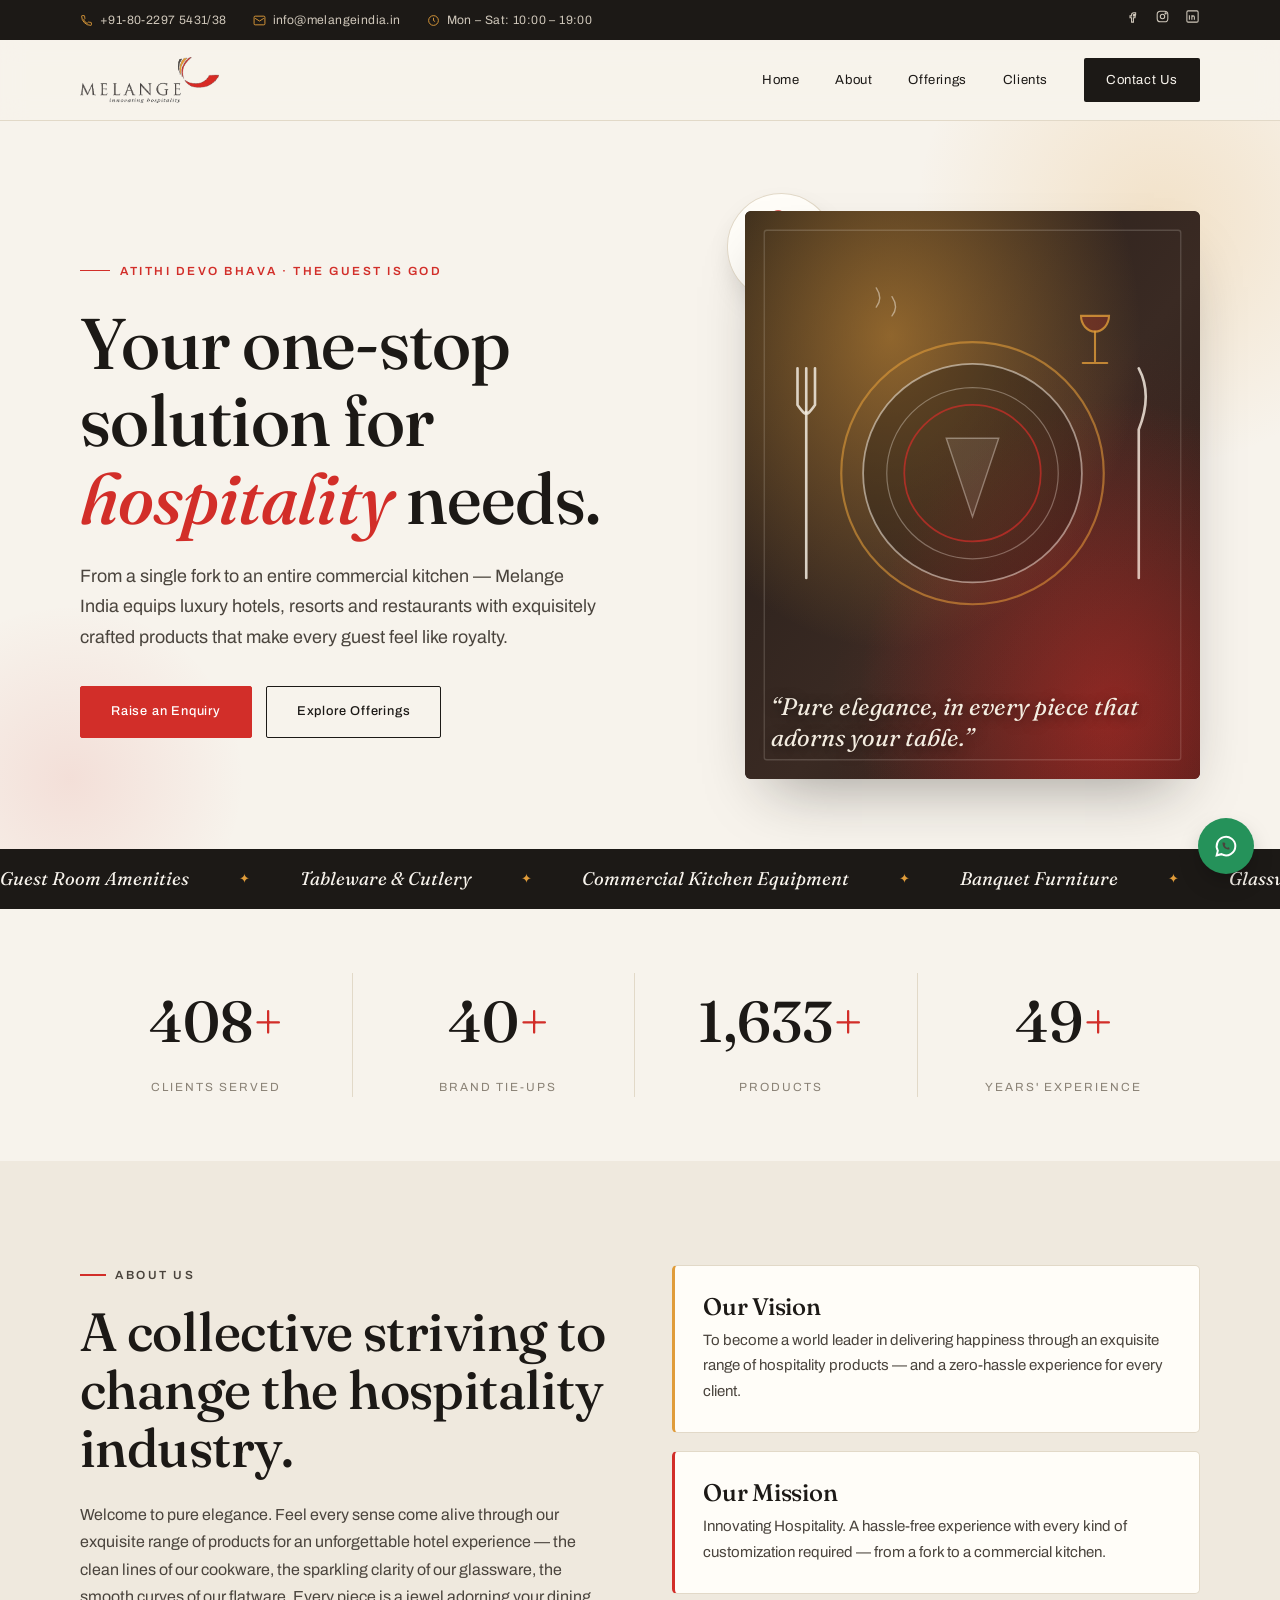
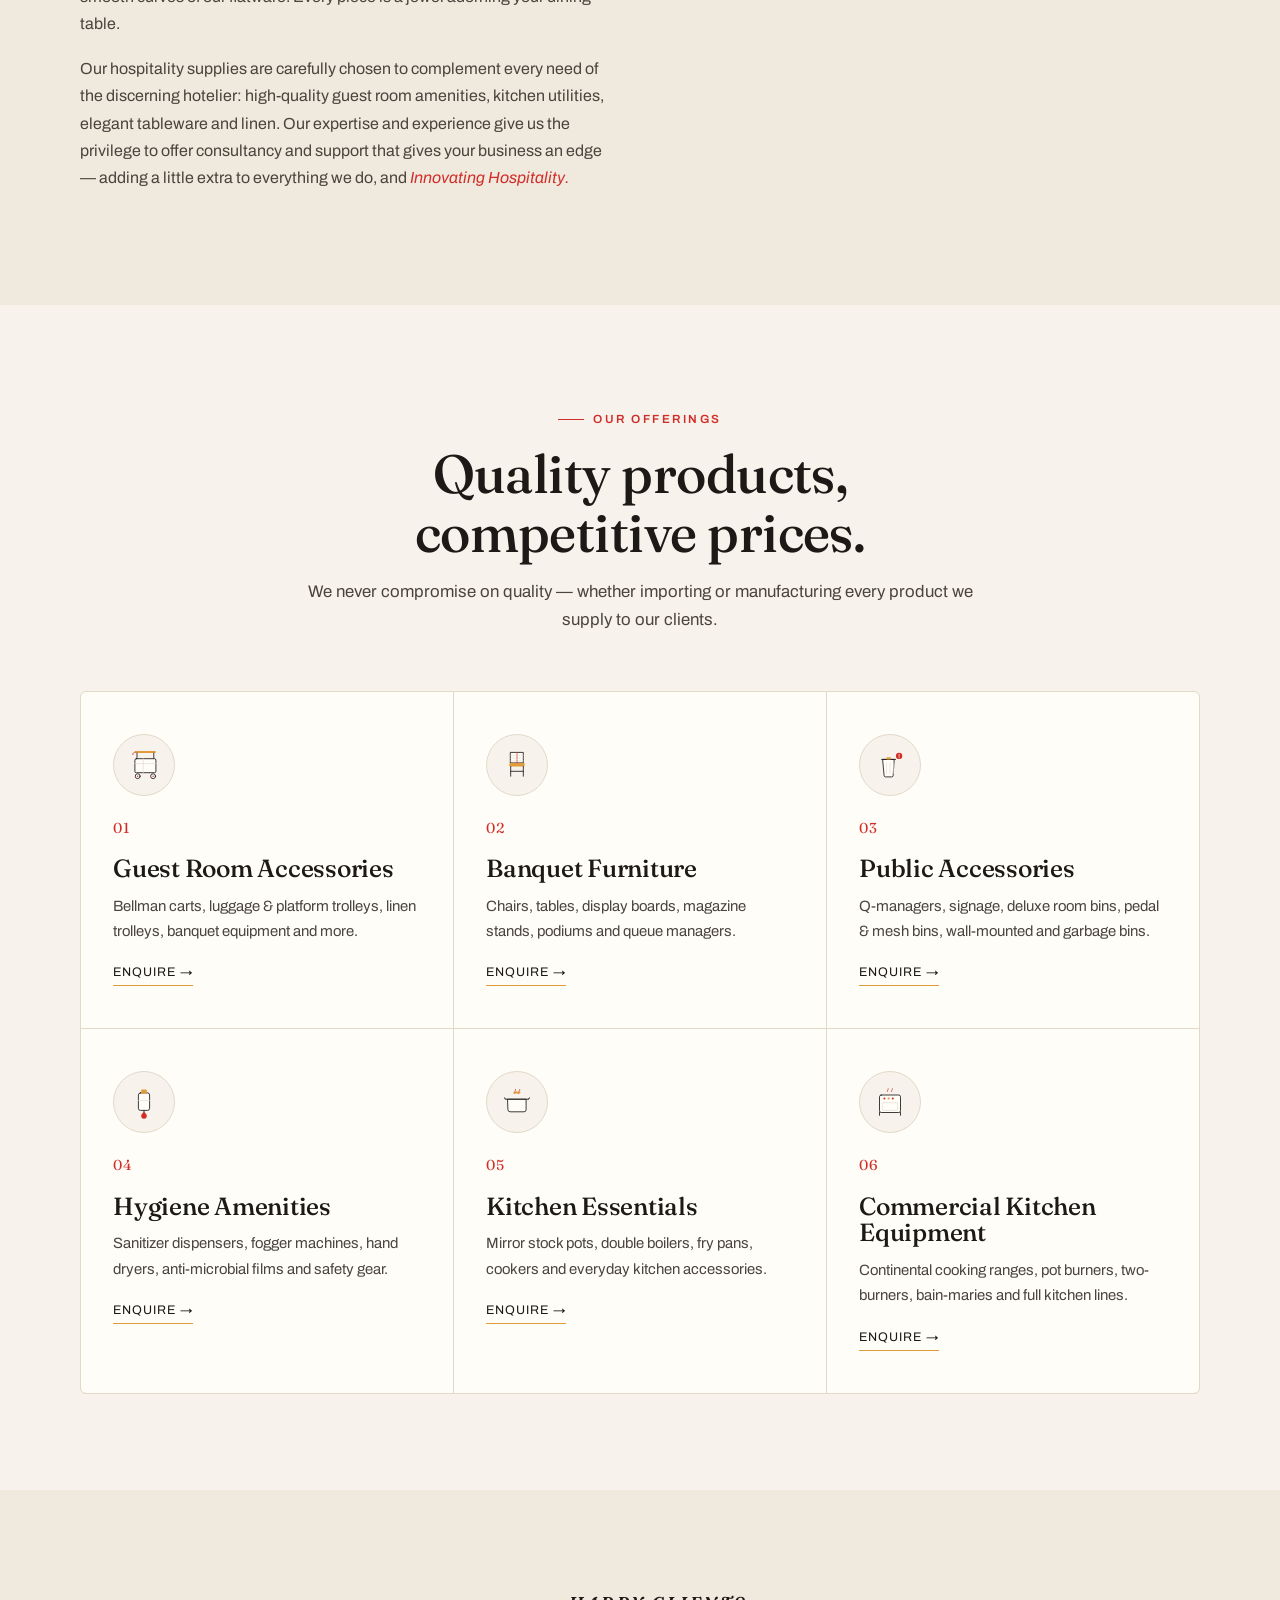
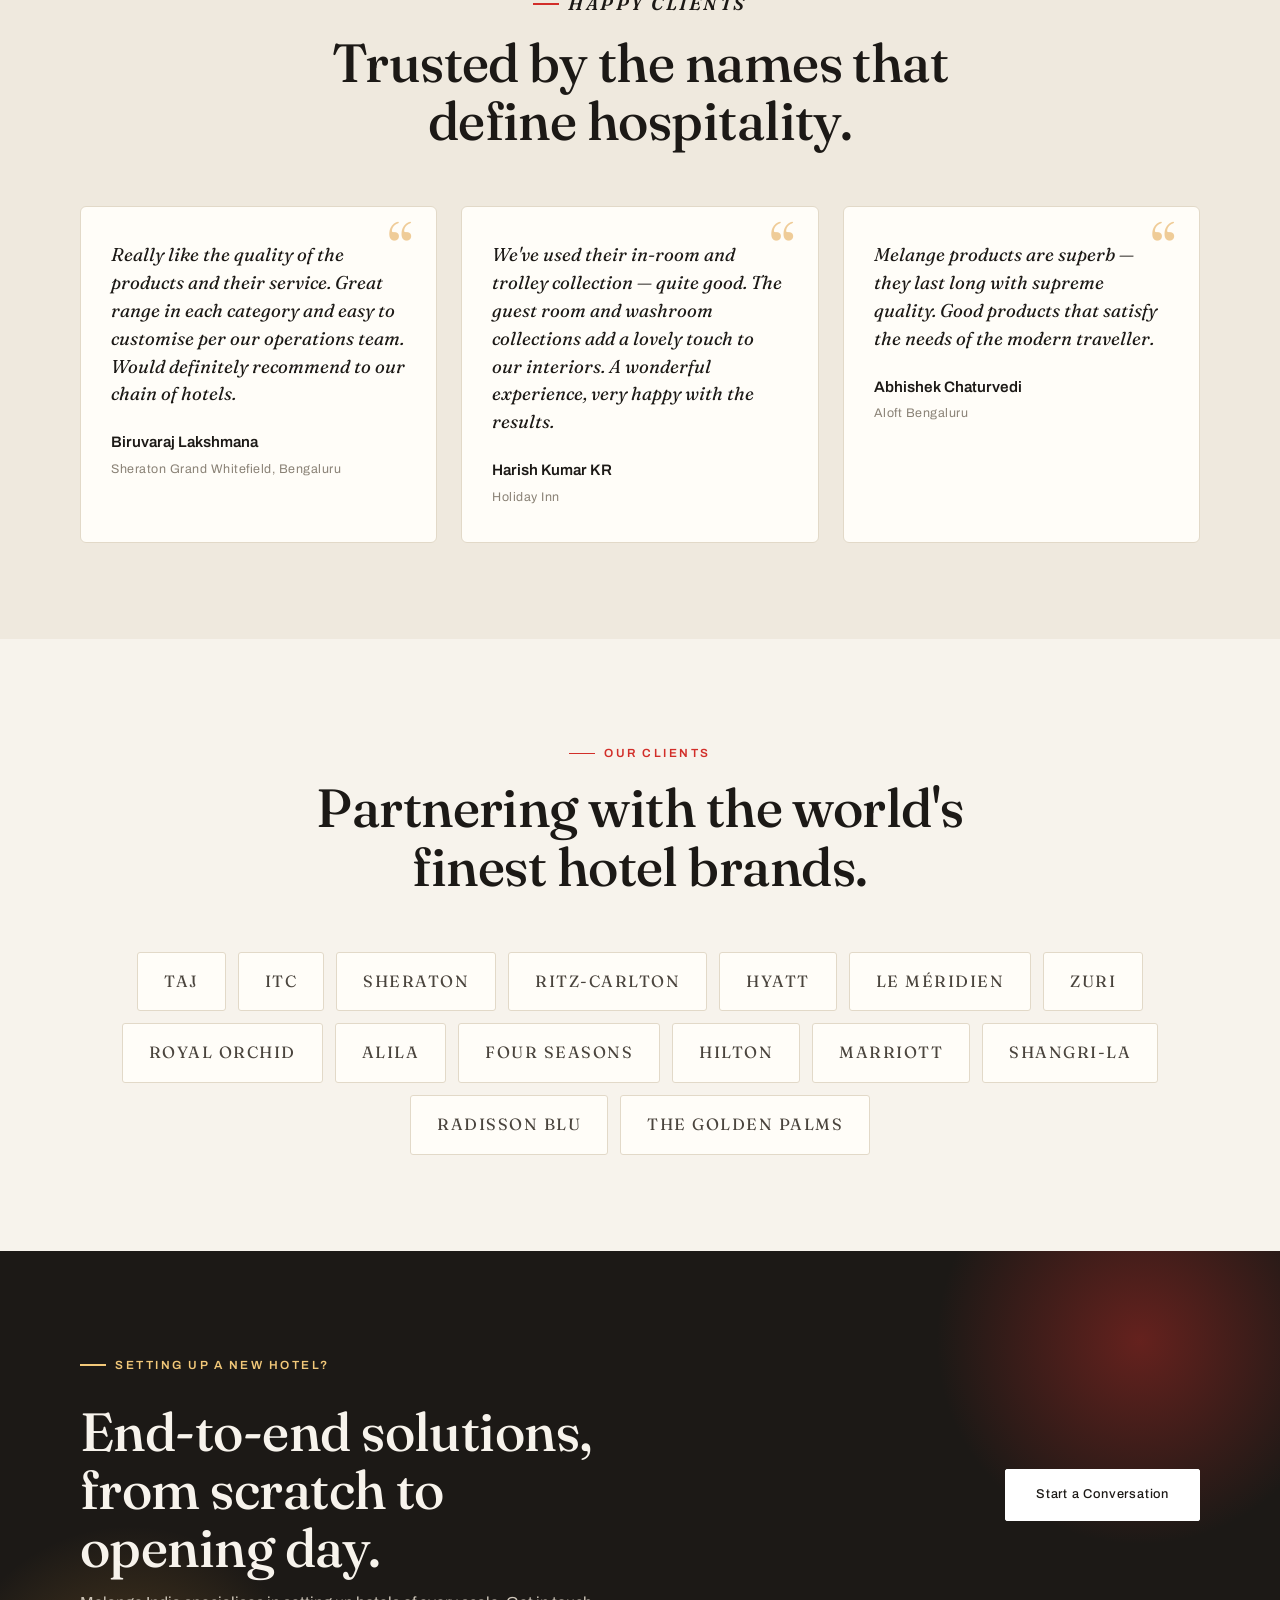
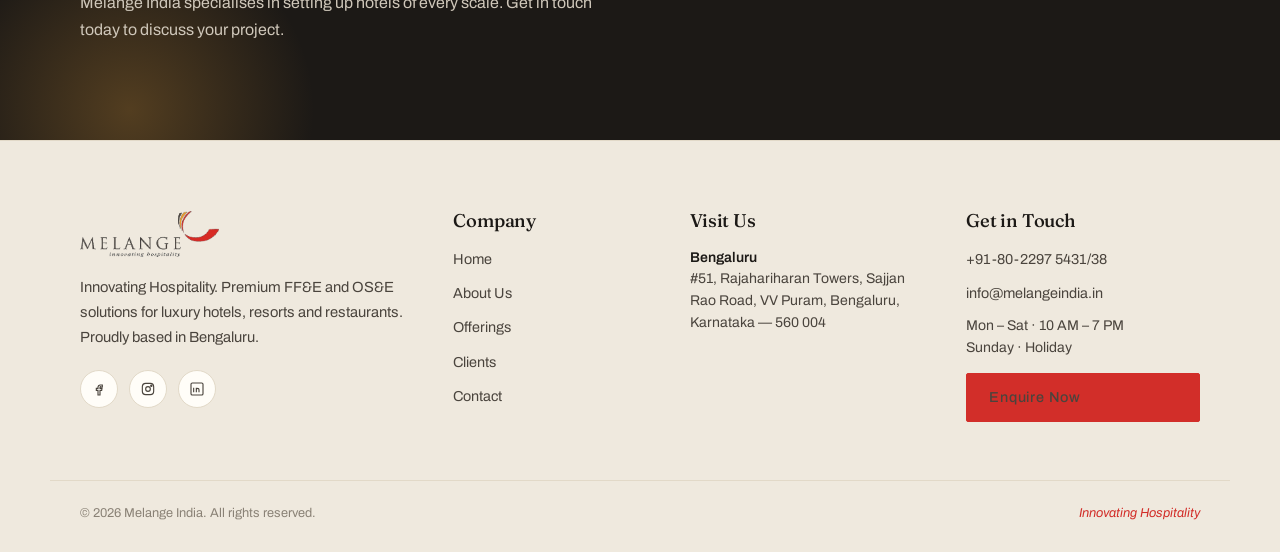
==== index.html @ 4a0029c2 "Add files via upload" ====
<!DOCTYPE html>
<html lang="en">
<head>
<meta charset="UTF-8">
<meta name="viewport" content="width=device-width, initial-scale=1.0">
<!-- ===== Google Analytics (GA4) =====
     Replace G-XXXXXXXXXX below with your own Measurement ID
     (Google Analytics ▸ Admin ▸ Data Streams ▸ your web stream). -->
<script async src="https://www.googletagmanager.com/gtag/js?id=G-XXXXXXXXXX"></script>
<script>
  window.dataLayer = window.dataLayer || [];
  function gtag(){dataLayer.push(arguments);}
  gtag('js', new Date());
  gtag('config', 'G-XXXXXXXXXX');
</script>
<!-- ===== End Google Analytics ===== -->
<title>Melange India — Innovating Hospitality</title>
<meta name="description" content="Your one-stop solution for hospitality needs. Melange India supplies premium FF&E and OS&E — cookware, tableware, guest amenities and commercial kitchen equipment — to luxury hotels, resorts and restaurants. Based in Bengaluru.">
<link rel="icon" type="image/png" href="assets/favicon.png">
<link rel="preconnect" href="https://fonts.googleapis.com">
<link rel="preconnect" href="https://fonts.gstatic.com" crossorigin>
<link href="https://fonts.googleapis.com/css2?family=Fraunces:ital,opsz,wght@0,9..144,400;0,9..144,500;0,9..144,600;1,9..144,400;1,9..144,500&family=Archivo:wght@400;500;600&display=swap" rel="stylesheet">
<link rel="stylesheet" href="styles.css">
</head>
<body>

<div class="topbar">
  <div class="wrap topbar-inner">
    <div class="topbar-contacts">
      <a href="tel:+918022975431"><svg viewBox="0 0 24 24"><path d="M6.62 10.79a15.05 15.05 0 0 0 6.59 6.59l2.2-2.2a1 1 0 0 1 1.02-.24 11.4 11.4 0 0 0 3.57.57 1 1 0 0 1 1 1V20a1 1 0 0 1-1 1A17 17 0 0 1 3 4a1 1 0 0 1 1-1h3.5a1 1 0 0 1 1 1 11.4 11.4 0 0 0 .57 3.57 1 1 0 0 1-.24 1.02z"/></svg>+91-80-2297 5431/38</a>
      <a href="mailto:info@melangeindia.in"><svg viewBox="0 0 24 24"><path d="M4 4h16a2 2 0 0 1 2 2v12a2 2 0 0 1-2 2H4a2 2 0 0 1-2-2V6a2 2 0 0 1 2-2zm0 4 8 5 8-5"/></svg>info@melangeindia.in</a>
      <span class="hours-pill"><svg viewBox="0 0 24 24"><circle cx="12" cy="12" r="9"/><path d="M12 7v5l3 2"/></svg>Mon – Sat: 10:00 – 19:00</span>
    </div>
    <div class="topbar-social">
      <a href="https://www.facebook.com/profile.php?id=61550828443979" aria-label="Facebook" target="_blank" rel="noopener"><svg viewBox="0 0 24 24"><path d="M14 9h3V6h-3c-2 0-3.5 1.5-3.5 3.5V11H8v3h2.5v7h3v-7H16l.5-3h-3v-1.5c0-.5.5-1 1.5-1z"/></svg></a>
      <a href="https://www.instagram.com/_melange_india/" aria-label="Instagram" target="_blank" rel="noopener"><svg viewBox="0 0 24 24"><rect x="3.5" y="3.5" width="17" height="17" rx="5"/><circle cx="12" cy="12" r="3.5"/><circle cx="17" cy="7" r="1"/></svg></a>
      <a href="https://www.linkedin.com/company/melangeindia/" aria-label="LinkedIn" target="_blank" rel="noopener"><svg viewBox="0 0 24 24"><rect x="3" y="3" width="18" height="18" rx="2"/><path d="M7 10v7M7 7v.01M11 17v-4a2 2 0 0 1 4 0v4M11 10v7"/></svg></a>
    </div>
  </div>
</div>

<header class="nav" id="nav">
  <div class="wrap nav-inner">
    <a href="#home" class="brand">
      <img src="assets/logo-dark.png" alt="Melange India — Innovating Hospitality" id="brandLogo">
      <span class="brand-fallback">MELANGE<small>Innovating Hospitality</small></span>
    </a>
    <nav class="nav-links" id="navLinks">
      <a href="#home">Home</a>
      <a href="#about">About</a>
      <a href="#offerings">Offerings</a>
      <a href="#clients">Clients</a>
      <a href="contact.html" class="nav-cta">Contact Us</a>
    </nav>
    <button class="burger" id="burger" aria-label="Menu"><span></span><span></span><span></span></button>
  </div>
</header>

<!-- HERO -->
<section class="hero" id="home">
  <div class="wrap hero-inner">
    <div class="hero-copy">
      <span class="hero-eyebrow reveal">Atithi Devo Bhava · The Guest is God</span>
      <h1 class="reveal">Your one-stop solution for <em>hospitality</em> needs.</h1>
      <p class="hero-sub reveal">From a single fork to an entire commercial kitchen — Melange India equips luxury hotels, resorts and restaurants with exquisitely crafted products that make every guest feel like royalty.</p>
      <div class="hero-actions reveal">
        <a href="contact.html" class="btn btn-solid">Raise an Enquiry</a>
        <a href="#offerings" class="btn btn-line">Explore Offerings</a>
      </div>
    </div>
    <div class="hero-figure reveal">
      <div class="hero-badge"><div><b>50+</b><small>Years' Expertise</small></div></div>
      <div class="frame">
        <!-- Swap this src for a real photo later (keep the same class) -->
        <img class="frame-img" src="assets/illustrations/hero-table.svg" alt="Elegant table setting by Melange India">
        <span>“Pure elegance, in every piece that adorns your table.”</span>
      </div>
    </div>
  </div>
</section>

<!-- MARQUEE -->
<div class="strip" aria-hidden="true">
  <div class="strip-track">
    <span>Guest Room Amenities</span><span>Tableware &amp; Cutlery</span><span>Commercial Kitchen Equipment</span><span>Banquet Furniture</span><span>Glassware</span><span>Hygiene Amenities</span>
    <span>Guest Room Amenities</span><span>Tableware &amp; Cutlery</span><span>Commercial Kitchen Equipment</span><span>Banquet Furniture</span><span>Glassware</span><span>Hygiene Amenities</span>
  </div>
</div>

<!-- STATS -->
<div class="wrap">
  <div class="stats-grid">
    <div class="stat reveal"><div class="row"><span class="num" data-target="500">0</span><span class="plus">+</span></div><p>Clients Served</p></div>
    <div class="stat reveal"><div class="row"><span class="num" data-target="40">0</span><span class="plus">+</span></div><p>Brand Tie-ups</p></div>
    <div class="stat reveal"><div class="row"><span class="num" data-target="2000">0</span><span class="plus">+</span></div><p>Products</p></div>
    <div class="stat reveal"><div class="row"><span class="num" data-target="50">0</span><span class="plus">+</span></div><p>Years' Experience</p></div>
  </div>
</div>

<!-- ABOUT -->
<section class="about" id="about">
  <div class="wrap about-grid">
    <div class="about-copy">
      <p class="section-tag reveal">About Us</p>
      <h2 class="reveal">A collective striving to change the hospitality industry.</h2>
      <p class="reveal">Welcome to pure elegance. Feel every sense come alive through our exquisite range of products for an unforgettable hotel experience — the clean lines of our cookware, the sparkling clarity of our glassware, the smooth curves of our flatware. Every piece is a jewel adorning your dining table.</p>
      <p class="reveal">Our hospitality supplies are carefully chosen to complement every need of the discerning hotelier: high-quality guest room amenities, kitchen utilities, elegant tableware and linen. Our expertise and experience give us the privilege to offer consultancy and support that gives your business an edge — adding a little extra to everything we do, and <em>Innovating Hospitality.</em></p>
    </div>
    <div class="vm reveal">
      <div class="vm-card">
        <h3>Our Vision</h3>
        <p>To become a world leader in delivering happiness through an exquisite range of hospitality products — and a zero-hassle experience for every client.</p>
      </div>
      <div class="vm-card">
        <h3>Our Mission</h3>
        <p>Innovating Hospitality. A hassle-free experience with every kind of customization required — from a fork to a commercial kitchen.</p>
      </div>
    </div>
  </div>
</section>

<!-- OFFERINGS -->
<section class="offerings" id="offerings">
  <div class="wrap">
    <div class="sec-head reveal">
      <p class="section-tag">Our Offerings</p>
      <h2>Quality products, competitive prices.</h2>
      <p class="sec-lead">We never compromise on quality — whether importing or manufacturing every product we supply to our clients.</p>
    </div>
    <div class="offer-grid">
      <article class="offer reveal"><div class="offer-img"><img src="assets/illustrations/01-guestroom.svg" alt="Guest room accessories"></div><span class="onum">01</span><h3>Guest Room Accessories</h3><p>Bellman carts, luggage &amp; platform trolleys, linen trolleys, banquet equipment and more.</p><a href="contact.html" class="more">Enquire →</a></article>
      <article class="offer reveal"><div class="offer-img"><img src="assets/illustrations/02-banquet.svg" alt="Banquet furniture"></div><span class="onum">02</span><h3>Banquet Furniture</h3><p>Chairs, tables, display boards, magazine stands, podiums and queue managers.</p><a href="contact.html" class="more">Enquire →</a></article>
      <article class="offer reveal"><div class="offer-img"><img src="assets/illustrations/03-public.svg" alt="Public accessories"></div><span class="onum">03</span><h3>Public Accessories</h3><p>Q-managers, signage, deluxe room bins, pedal &amp; mesh bins, wall-mounted and garbage bins.</p><a href="contact.html" class="more">Enquire →</a></article>
      <article class="offer reveal"><div class="offer-img"><img src="assets/illustrations/04-hygiene.svg" alt="Hygiene amenities"></div><span class="onum">04</span><h3>Hygiene Amenities</h3><p>Sanitizer dispensers, fogger machines, hand dryers, anti-microbial films and safety gear.</p><a href="contact.html" class="more">Enquire →</a></article>
      <article class="offer reveal"><div class="offer-img"><img src="assets/illustrations/05-kitchen.svg" alt="Kitchen essentials"></div><span class="onum">05</span><h3>Kitchen Essentials</h3><p>Mirror stock pots, double boilers, fry pans, cookers and everyday kitchen accessories.</p><a href="contact.html" class="more">Enquire →</a></article>
      <article class="offer reveal"><div class="offer-img"><img src="assets/illustrations/06-commercial.svg" alt="Commercial kitchen equipment"></div><span class="onum">06</span><h3>Commercial Kitchen Equipment</h3><p>Continental cooking ranges, pot burners, two-burners, bain-maries and full kitchen lines.</p><a href="contact.html" class="more">Enquire →</a></article>
    </div>
  </div>
</section>

<!-- TESTIMONIALS -->
<section class="testi">
  <div class="wrap">
    <div class="sec-head reveal"><p class="section-tag">Happy Clients</p><h2>Trusted by the names that define hospitality.</h2></div>
    <div class="testi-grid">
      <blockquote class="reveal"><p>Really like the quality of the products and their service. Great range in each category and easy to customise per our operations team. Would definitely recommend to our chain of hotels.</p><footer>Biruvaraj Lakshmana<span>Sheraton Grand Whitefield, Bengaluru</span></footer></blockquote>
      <blockquote class="reveal"><p>We've used their in-room and trolley collection — quite good. The guest room and washroom collections add a lovely touch to our interiors. A wonderful experience, very happy with the results.</p><footer>Harish Kumar KR<span>Holiday Inn</span></footer></blockquote>
      <blockquote class="reveal"><p>Melange products are superb — they last long with supreme quality. Good products that satisfy the needs of the modern traveller.</p><footer>Abhishek Chaturvedi<span>Aloft Bengaluru</span></footer></blockquote>
    </div>
  </div>
</section>

<!-- CLIENTS -->
<section class="clients" id="clients">
  <div class="wrap">
    <div class="sec-head reveal"><p class="section-tag">Our Clients</p><h2>Partnering with the world's finest hotel brands.</h2></div>
    <div class="client-logos reveal">
      <span>TAJ</span><span>ITC</span><span>SHERATON</span><span>RITZ-CARLTON</span><span>HYATT</span><span>LE MÉRIDIEN</span><span>ZURI</span><span>ROYAL ORCHID</span><span>ALILA</span><span>FOUR SEASONS</span><span>HILTON</span><span>MARRIOTT</span><span>SHANGRI-LA</span><span>RADISSON BLU</span><span>THE GOLDEN PALMS</span>
    </div>
  </div>
</section>

<!-- CTA -->
<section class="cta-band">
  <div class="wrap cta-inner reveal">
    <div>
      <p class="section-tag">Setting up a new hotel?</p>
      <h2>End-to-end solutions, from scratch to opening day.</h2>
      <p>Melange India specialises in setting up hotels of every scale. Get in touch today to discuss your project.</p>
    </div>
    <a href="contact.html" class="btn btn-solid">Start a Conversation</a>
  </div>
</section>

<!-- FOOTER -->
<footer class="footer">
  <div class="wrap footer-grid">
    <div class="foot-brand">
      <img src="assets/logo-dark.png" alt="Melange India" class="foot-logo">
      <span class="brand-fallback foot-fallback">MELANGE</span>
      <p>Innovating Hospitality. Premium FF&E and OS&E solutions for luxury hotels, resorts and restaurants. Proudly based in Bengaluru.</p>
      <div class="foot-social">
        <a href="https://www.facebook.com/profile.php?id=61550828443979" target="_blank" rel="noopener" aria-label="Facebook"><svg viewBox="0 0 24 24"><path d="M14 9h3V6h-3c-2 0-3.5 1.5-3.5 3.5V11H8v3h2.5v7h3v-7H16l.5-3h-3v-1.5c0-.5.5-1 1.5-1z"/></svg></a>
        <a href="https://www.instagram.com/_melange_india/" target="_blank" rel="noopener" aria-label="Instagram"><svg viewBox="0 0 24 24"><rect x="3.5" y="3.5" width="17" height="17" rx="5"/><circle cx="12" cy="12" r="3.5"/><circle cx="17" cy="7" r="1"/></svg></a>
        <a href="https://www.linkedin.com/company/melangeindia/" target="_blank" rel="noopener" aria-label="LinkedIn"><svg viewBox="0 0 24 24"><rect x="3" y="3" width="18" height="18" rx="2"/><path d="M7 10v7M7 7v.01M11 17v-4a2 2 0 0 1 4 0v4M11 10v7"/></svg></a>
      </div>
    </div>
    <div class="foot-col"><h4>Company</h4><a href="#home">Home</a><a href="#about">About Us</a><a href="#offerings">Offerings</a><a href="#clients">Clients</a><a href="contact.html">Contact</a></div>
    <div class="foot-col"><h4>Visit Us</h4><p class="foot-addr"><strong>Bengaluru</strong><br>#51, Rajahariharan Towers, Sajjan Rao Road, VV Puram, Bengaluru, Karnataka — 560 004</p></div>
    <div class="foot-col"><h4>Get in Touch</h4><a href="tel:+918022975431">+91-80-2297 5431/38</a><a href="mailto:info@melangeindia.in">info@melangeindia.in</a><p class="foot-addr">Mon – Sat · 10 AM – 7 PM<br>Sunday · Holiday</p><a href="contact.html" class="btn btn-solid btn-sm">Enquire Now</a></div>
  </div>
  <div class="wrap foot-bottom"><span>© <span id="yr"></span> Melange India. All rights reserved.</span><span><em>Innovating Hospitality</em></span></div>
</footer>

<a href="https://wa.me/919611198284" class="wa-float" target="_blank" rel="noopener" aria-label="WhatsApp us"><svg viewBox="0 0 24 24"><path d="M20 12a8 8 0 0 1-11.9 7L4 20l1-4a8 8 0 1 1 15-4z"/><path d="M9 9c0 4 2 6 6 6 0-1 0-1.5-.5-2l-1.5.5c-1-.5-1.5-1-2-2l.5-1.5c-.5-.5-.5-1-2-1z" fill="currentColor" stroke="none"/></svg></a>

<script src="main.js"></script>
</body>
</html>
---- styles.css ----
:root{
  --paper:#f7f3ec;
  --paper-2:#efe9de;
  --card:#fffdf8;
  --ink:#1c1916;
  --ink-2:#4a443d;
  --muted:#8a8276;
  --line:#e2d9c8;
  --red:#d22e29;
  --red-deep:#a8221d;
  --amber:#e09c3a;
  --amber-soft:#f2c879;
  --maxw:1180px;
  --serif:'Fraunces','Cormorant Garamond',Georgia,serif;
  --sans:'Archivo','Jost',-apple-system,system-ui,sans-serif;
}
*{margin:0;padding:0;box-sizing:border-box}
html{scroll-behavior:smooth}
body{font-family:var(--sans);background:var(--paper);color:var(--ink-2);line-height:1.7;font-weight:400;overflow-x:hidden;-webkit-font-smoothing:antialiased}
.wrap{max-width:var(--maxw);margin:0 auto;padding:0 30px}
h1,h2,h3,h4{font-family:var(--serif);color:var(--ink);font-weight:500;line-height:1.08;letter-spacing:-.01em}
h2{font-size:clamp(2rem,4.2vw,3.4rem)}
em{font-style:italic;color:var(--red)}
a{color:inherit;text-decoration:none}
img{max-width:100%;display:block}
::selection{background:var(--amber-soft)}

.topbar{background:var(--ink);color:#cfc7ba;font-size:.76rem;letter-spacing:.4px}
.topbar-inner{display:flex;justify-content:space-between;align-items:center;height:40px}
.topbar-contacts{display:flex;gap:26px}
.topbar-contacts a,.hours-pill{display:inline-flex;align-items:center;gap:7px;color:#cfc7ba;transition:color .25s}
.topbar-contacts a:hover{color:var(--amber-soft)}
.topbar svg{width:13px;height:13px;fill:none;stroke:var(--amber);stroke-width:1.7}
.topbar-social{display:flex;gap:15px}
.topbar-social a svg{width:15px;height:15px;stroke:#cfc7ba;transition:stroke .25s}
.topbar-social a:hover svg{stroke:var(--amber-soft)}

.nav{position:sticky;top:0;z-index:100;background:rgba(247,243,236,.85);backdrop-filter:blur(12px);border-bottom:1px solid var(--line);transition:box-shadow .3s,background .3s}
.nav.scrolled{background:rgba(247,243,236,.97);box-shadow:0 6px 30px rgba(28,25,22,.07)}
.nav-inner{display:flex;align-items:center;justify-content:space-between;height:80px}
.brand img{height:46px;width:auto}
.brand-fallback{display:none;flex-direction:column;font-family:var(--serif);font-size:1.5rem;letter-spacing:5px;color:var(--ink)}
.brand-fallback small{font-family:var(--sans);font-size:.46rem;letter-spacing:3px;color:var(--red);font-weight:500;text-transform:uppercase}
.nav-links{display:flex;align-items:center;gap:36px}
.nav-links a{font-size:.82rem;letter-spacing:.6px;color:var(--ink);position:relative;padding:4px 0;transition:color .25s}
.nav-links a:not(.nav-cta)::after{content:"";position:absolute;left:0;bottom:0;width:0;height:1.5px;background:var(--red);transition:width .3s}
.nav-links a:not(.nav-cta):hover{color:var(--red)}
.nav-links a:not(.nav-cta):hover::after{width:100%}
.nav-cta{background:var(--ink);color:var(--paper)!important;padding:11px 22px!important;border-radius:2px;transition:background .3s}
.nav-cta:hover{background:var(--red)}
.burger{display:none;flex-direction:column;gap:5px;background:none;border:none;cursor:pointer;padding:6px}
.burger span{width:26px;height:2px;background:var(--ink);transition:.3s}

.hero{position:relative;padding:90px 0 70px;overflow:hidden}
.hero::before{content:"";position:absolute;top:-180px;right:-160px;width:560px;height:560px;border-radius:50%;background:radial-gradient(circle,rgba(224,156,58,.20),transparent 62%);pointer-events:none}
.hero::after{content:"";position:absolute;bottom:-120px;left:-120px;width:380px;height:380px;border-radius:50%;background:radial-gradient(circle,rgba(210,46,41,.10),transparent 65%);pointer-events:none}
.hero-inner{position:relative;z-index:2;display:grid;grid-template-columns:1.15fr .85fr;gap:50px;align-items:center}
.hero-eyebrow{display:inline-flex;align-items:center;gap:10px;font-size:.74rem;letter-spacing:2.5px;text-transform:uppercase;color:var(--red);font-weight:600;margin-bottom:24px}
.hero-eyebrow::before{content:"";width:30px;height:1.5px;background:var(--red)}
.hero h1{font-size:clamp(2.7rem,5.6vw,4.6rem);margin-bottom:24px}
.hero-sub{font-size:1.12rem;color:var(--ink-2);max-width:520px;margin-bottom:34px}
.hero-actions{display:flex;gap:14px;flex-wrap:wrap}
.hero-figure{position:relative}
.hero-figure .frame{aspect-ratio:4/5;border-radius:6px;overflow:hidden;background:linear-gradient(135deg,#2a2521,#46332c);position:relative;box-shadow:0 30px 60px -25px rgba(28,25,22,.4)}
.hero-figure .frame::after{content:"";position:absolute;inset:0;z-index:1;pointer-events:none;background:radial-gradient(ellipse at 80% 95%,rgba(210,46,41,.18),transparent 55%)}
.hero-figure .frame-img{position:absolute;inset:0;width:100%;height:100%;object-fit:cover;z-index:0}
.hero-figure .frame span{position:absolute;z-index:2;bottom:26px;left:26px;right:26px;color:#f3ece0;font-family:var(--serif);font-style:italic;font-size:1.5rem;line-height:1.3;text-shadow:0 2px 12px rgba(0,0,0,.5)}
.hero-badge{position:absolute;top:-18px;left:-18px;background:var(--card);border:1px solid var(--line);border-radius:50%;width:108px;height:108px;display:grid;place-items:center;text-align:center;font-family:var(--serif);box-shadow:0 12px 30px -12px rgba(28,25,22,.25);transform:rotate(-8deg)}
.hero-badge b{display:block;font-size:1.7rem;color:var(--red)}
.hero-badge small{font-size:.6rem;letter-spacing:1.5px;text-transform:uppercase;color:var(--muted);font-family:var(--sans)}

.btn{display:inline-block;padding:14px 30px;font-size:.8rem;letter-spacing:.8px;border-radius:2px;cursor:pointer;transition:all .28s;font-weight:500;font-family:var(--sans)}
.btn-solid{background:var(--red);color:#fff;border:1px solid var(--red)}
.btn-solid:hover{background:var(--red-deep);border-color:var(--red-deep);transform:translateY(-2px);box-shadow:0 12px 24px -10px rgba(168,34,29,.6)}
.btn-line{background:transparent;color:var(--ink);border:1px solid var(--ink)}
.btn-line:hover{background:var(--ink);color:var(--paper)}
.btn-sm{padding:11px 22px;margin-top:8px}

.strip{background:var(--ink);color:var(--paper);overflow:hidden;white-space:nowrap;padding:14px 0}
.strip-track{display:inline-flex;animation:slide 28s linear infinite;font-family:var(--serif);font-style:italic;font-size:1.15rem}
.strip-track span{display:inline-flex;align-items:center;gap:50px;padding-right:50px}
.strip-track span::after{content:"\2726";color:var(--amber);font-style:normal;font-size:.8rem}
@keyframes slide{to{transform:translateX(-50%)}}

.stats-grid{display:grid;grid-template-columns:repeat(4,1fr);text-align:center;padding:64px 0;gap:10px}
.stat{padding:0 14px;border-right:1px solid var(--line)}
.stat:last-child{border-right:none}
.stat .row{display:flex;justify-content:center;align-items:baseline}
.stat .num,.stat .plus{font-family:var(--serif);font-size:clamp(2.4rem,4.5vw,3.6rem);color:var(--ink);font-weight:500}
.stat .plus{color:var(--red)}
.stat p{margin-top:6px;font-size:.74rem;letter-spacing:2px;text-transform:uppercase;color:var(--muted)}

.section-tag{display:inline-flex;align-items:center;gap:9px;font-size:.74rem;letter-spacing:2.5px;text-transform:uppercase;color:var(--red);font-weight:600;margin-bottom:16px}
.section-tag::before{content:"";width:26px;height:1.5px;background:var(--red)}
.sec-head{max-width:680px;margin:0 auto 56px;text-align:center}
.sec-head .section-tag{justify-content:center}
.sec-lead{color:var(--ink-2);margin-top:16px;font-size:1.05rem}
section{padding:96px 0}

.about{background:var(--paper-2)}
.about-grid{display:grid;grid-template-columns:1fr 1fr;gap:64px;align-items:start}
.about-copy h2{margin-bottom:24px}
.about-copy p{color:var(--ink-2);margin-bottom:18px}
.about-copy p:first-of-type::first-letter{font-family:var(--serif);font-size:3.4rem;line-height:.8;float:left;padding:6px 12px 0 0;color:var(--red)}
.vm{display:grid;gap:18px;margin-top:8px}
.vm-card{background:var(--card);border:1px solid var(--line);border-radius:5px;padding:28px;border-left:3px solid var(--amber)}
.vm-card:nth-child(2){border-left-color:var(--red)}
.vm-card h3{font-size:1.5rem;margin-bottom:8px}
.vm-card p{font-size:.94rem;margin:0;color:var(--ink-2)}

.offer-grid{display:grid;grid-template-columns:repeat(3,1fr);gap:1px;background:var(--line);border:1px solid var(--line);border-radius:6px;overflow:hidden}
.offer{background:var(--card);padding:42px 32px;transition:background .3s}
.offer:hover{background:#fff}
.offer-img{width:62px;height:62px;border-radius:50%;background:var(--paper);border:1px solid var(--line);display:grid;place-items:center;margin-bottom:18px;transition:background .3s,border-color .3s}
.offer-img img{width:42px;height:42px}
.offer:hover .offer-img{background:#fff;border-color:var(--amber)}
.offer .onum{font-family:var(--serif);font-size:.9rem;color:var(--red);letter-spacing:1px}
.offer h3{font-size:1.55rem;margin:14px 0 12px}
.offer p{color:var(--ink-2);font-size:.93rem}
.offer .more{display:inline-block;margin-top:18px;font-size:.78rem;letter-spacing:1px;text-transform:uppercase;color:var(--ink);border-bottom:1.5px solid var(--amber);padding-bottom:2px;transition:color .25s}
.offer:hover .more{color:var(--red);border-color:var(--red)}

.testi{background:var(--paper-2)}
.testi-grid{display:grid;grid-template-columns:repeat(3,1fr);gap:24px}
.testi blockquote{background:var(--card);border:1px solid var(--line);border-radius:6px;padding:34px 30px;position:relative}
.testi blockquote::before{content:"\201C";font-family:var(--serif);font-size:4.5rem;color:var(--amber);position:absolute;top:8px;right:22px;line-height:1;opacity:.5}
.testi p{color:var(--ink);font-style:italic;font-family:var(--serif);font-size:1.16rem;line-height:1.5}
.testi footer{margin-top:22px;font-size:.95rem;color:var(--ink);font-weight:600}
.testi footer span{display:block;font-size:.78rem;color:var(--muted);letter-spacing:.5px;margin-top:3px;font-weight:400}

.clients .client-logos{display:flex;flex-wrap:wrap;justify-content:center;gap:12px}
.client-logos span{border:1px solid var(--line);background:var(--card);border-radius:3px;padding:15px 26px;font-family:var(--serif);font-size:1.02rem;letter-spacing:1.5px;color:var(--ink-2);transition:all .28s}
.client-logos span:hover{color:var(--red);border-color:var(--amber);transform:translateY(-3px)}

.cta-band{background:var(--ink);color:var(--paper);position:relative;overflow:hidden}
.cta-band::before{content:"";position:absolute;top:-150px;right:-100px;width:480px;height:480px;border-radius:50%;background:radial-gradient(circle,rgba(210,46,41,.4),transparent 60%)}
.cta-band::after{content:"";position:absolute;bottom:-180px;left:-80px;width:420px;height:420px;border-radius:50%;background:radial-gradient(circle,rgba(224,156,58,.28),transparent 62%)}
.cta-inner{position:relative;z-index:2;display:flex;align-items:center;justify-content:space-between;gap:40px;flex-wrap:wrap}
.cta-inner .section-tag{color:var(--amber-soft)}
.cta-inner .section-tag::before{background:var(--amber-soft)}
.cta-inner h2{color:var(--paper);margin:12px 0;max-width:560px}
.cta-inner p{color:#cfc7ba;max-width:520px}
.cta-band .btn-solid{background:#fff;color:var(--ink);border-color:#fff}
.cta-band .btn-solid:hover{background:var(--amber-soft);border-color:var(--amber-soft)}

.footer{background:var(--paper-2);padding-top:70px;border-top:1px solid var(--line)}
.footer-grid{display:grid;grid-template-columns:1.7fr 1fr 1.2fr 1.2fr;gap:42px;padding-bottom:48px}
.foot-logo{height:46px;margin-bottom:18px}
.foot-fallback{display:none;font-size:1.4rem;letter-spacing:4px;margin-bottom:14px}
.foot-brand p{color:var(--ink-2);font-size:.92rem;max-width:330px}
.foot-social{display:flex;gap:11px;margin-top:20px}
.foot-social a{width:38px;height:38px;border:1px solid var(--line);background:var(--card);border-radius:50%;display:grid;place-items:center;transition:all .3s}
.foot-social a svg{width:16px;height:16px;fill:none;stroke:var(--ink-2);stroke-width:1.7}
.foot-social a:hover{border-color:var(--red);background:var(--red)}
.foot-social a:hover svg{stroke:#fff}
.foot-col h4{font-size:1.15rem;margin-bottom:16px}
.foot-col a{display:block;color:var(--ink-2);font-size:.9rem;margin-bottom:10px;transition:color .25s}
.foot-col a:hover{color:var(--red)}
.foot-addr{color:var(--ink-2);font-size:.88rem;margin-bottom:14px;line-height:1.55}
.foot-addr strong{color:var(--ink);font-weight:600}
.foot-bottom{display:flex;justify-content:space-between;padding-top:22px;padding-bottom:28px;border-top:1px solid var(--line);font-size:.8rem;color:var(--muted)}
.foot-bottom em{color:var(--red);font-style:italic}

.wa-float{position:fixed;bottom:26px;right:26px;width:56px;height:56px;background:#25925a;border-radius:50%;display:grid;place-items:center;z-index:200;box-shadow:0 10px 26px -8px rgba(0,0,0,.4);transition:transform .3s}
.wa-float:hover{transform:scale(1.08)}
.wa-float svg{width:28px;height:28px;fill:none;stroke:#fff;stroke-width:1.7}

.reveal{opacity:0;transform:translateY(26px);transition:opacity .7s ease,transform .7s ease}
.reveal.in{opacity:1;transform:none}

@media(max-width:920px){
  .nav-links{position:fixed;inset:80px 0 auto 0;flex-direction:column;background:var(--paper);padding:30px;gap:20px;border-bottom:1px solid var(--line);transform:translateY(-130%);transition:transform .4s;height:auto}
  .nav-links.open{transform:none}
  .burger{display:flex}
  .burger.x span:nth-child(1){transform:translateY(7px) rotate(45deg)}
  .burger.x span:nth-child(2){opacity:0}
  .burger.x span:nth-child(3){transform:translateY(-7px) rotate(-45deg)}
  .hero-inner,.about-grid{grid-template-columns:1fr;gap:40px}
  .hero-figure{max-width:380px}
  .offer-grid,.testi-grid{grid-template-columns:1fr 1fr}
  .footer-grid{grid-template-columns:1fr 1fr}
}
@media(max-width:600px){
  .topbar-contacts .hours-pill{display:none}
  .topbar-inner{height:auto;padding:7px 0;gap:6px;flex-wrap:wrap;justify-content:center}
  .stats-grid{grid-template-columns:1fr 1fr;gap:30px 10px}
  .stat:nth-child(2){border-right:none}
  .offer-grid,.testi-grid,.footer-grid{grid-template-columns:1fr}
  .cta-inner{flex-direction:column;align-items:flex-start}
  section{padding:66px 0}
}
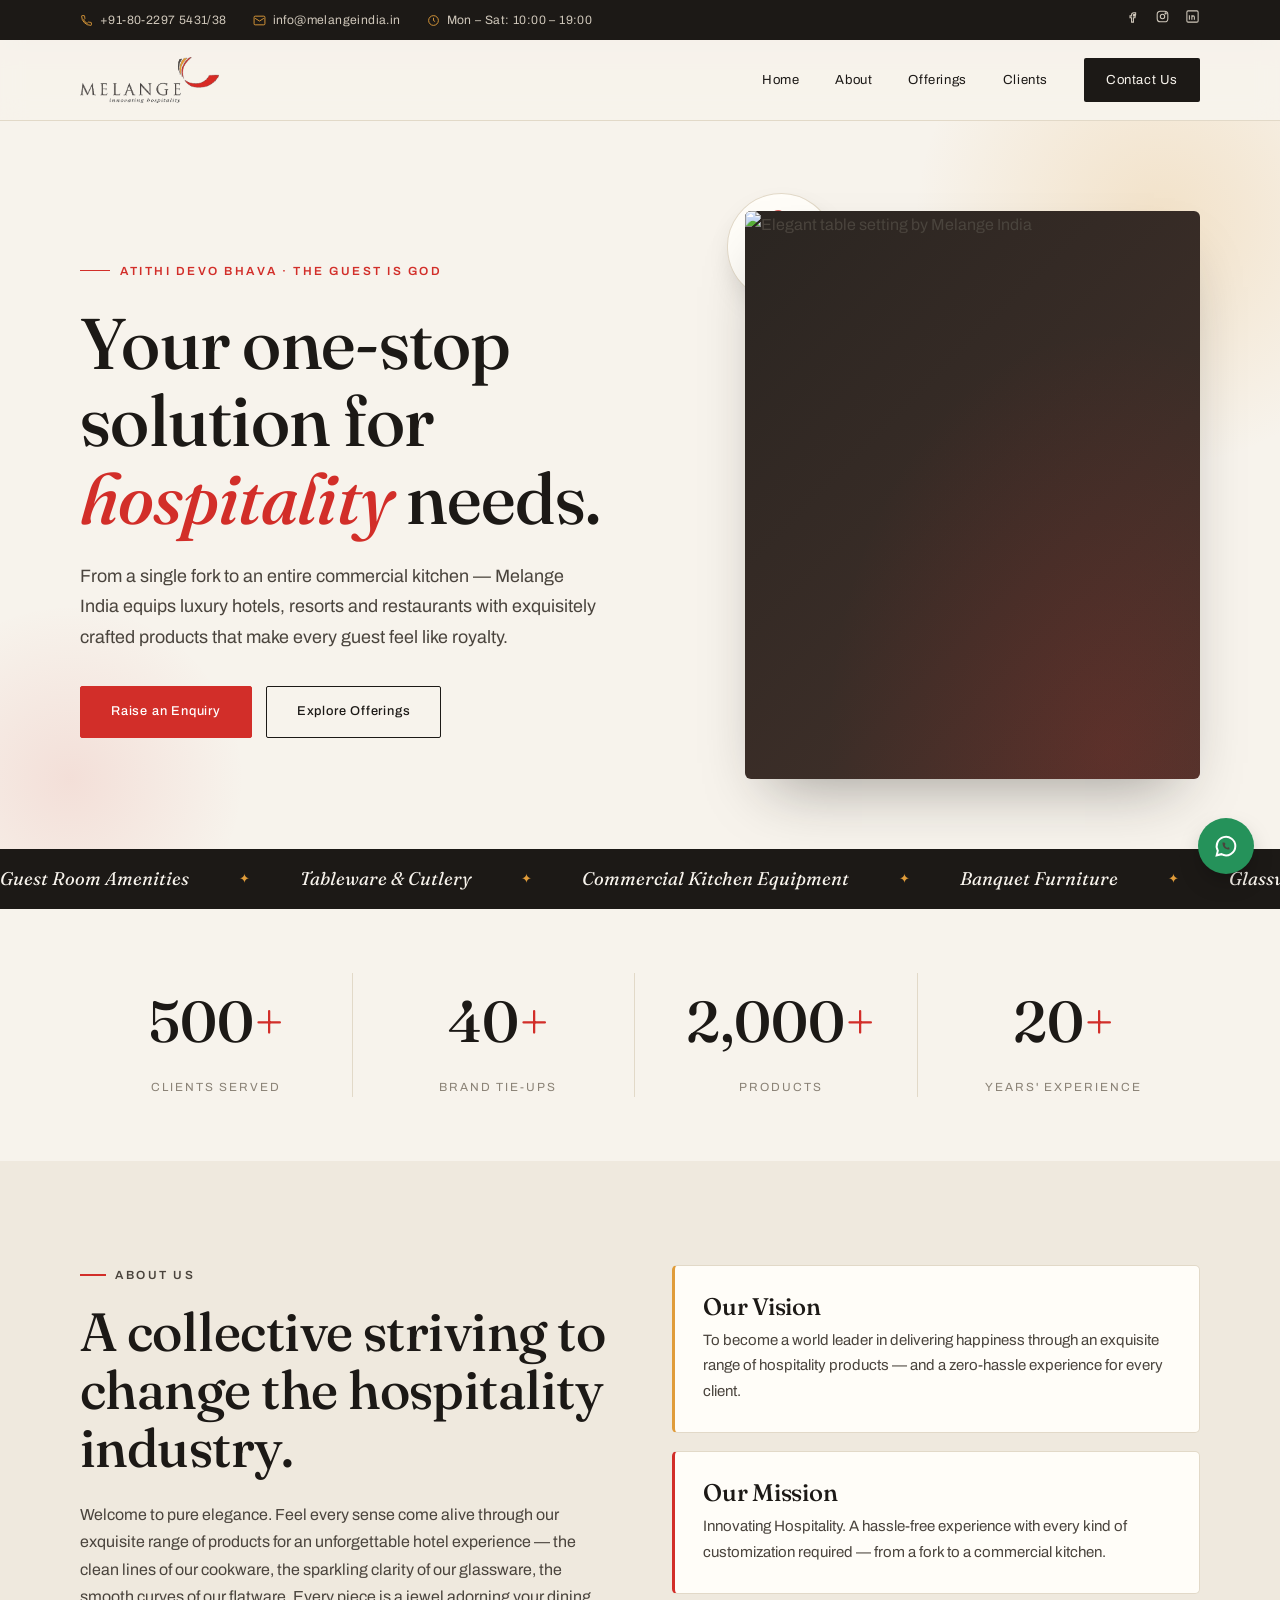
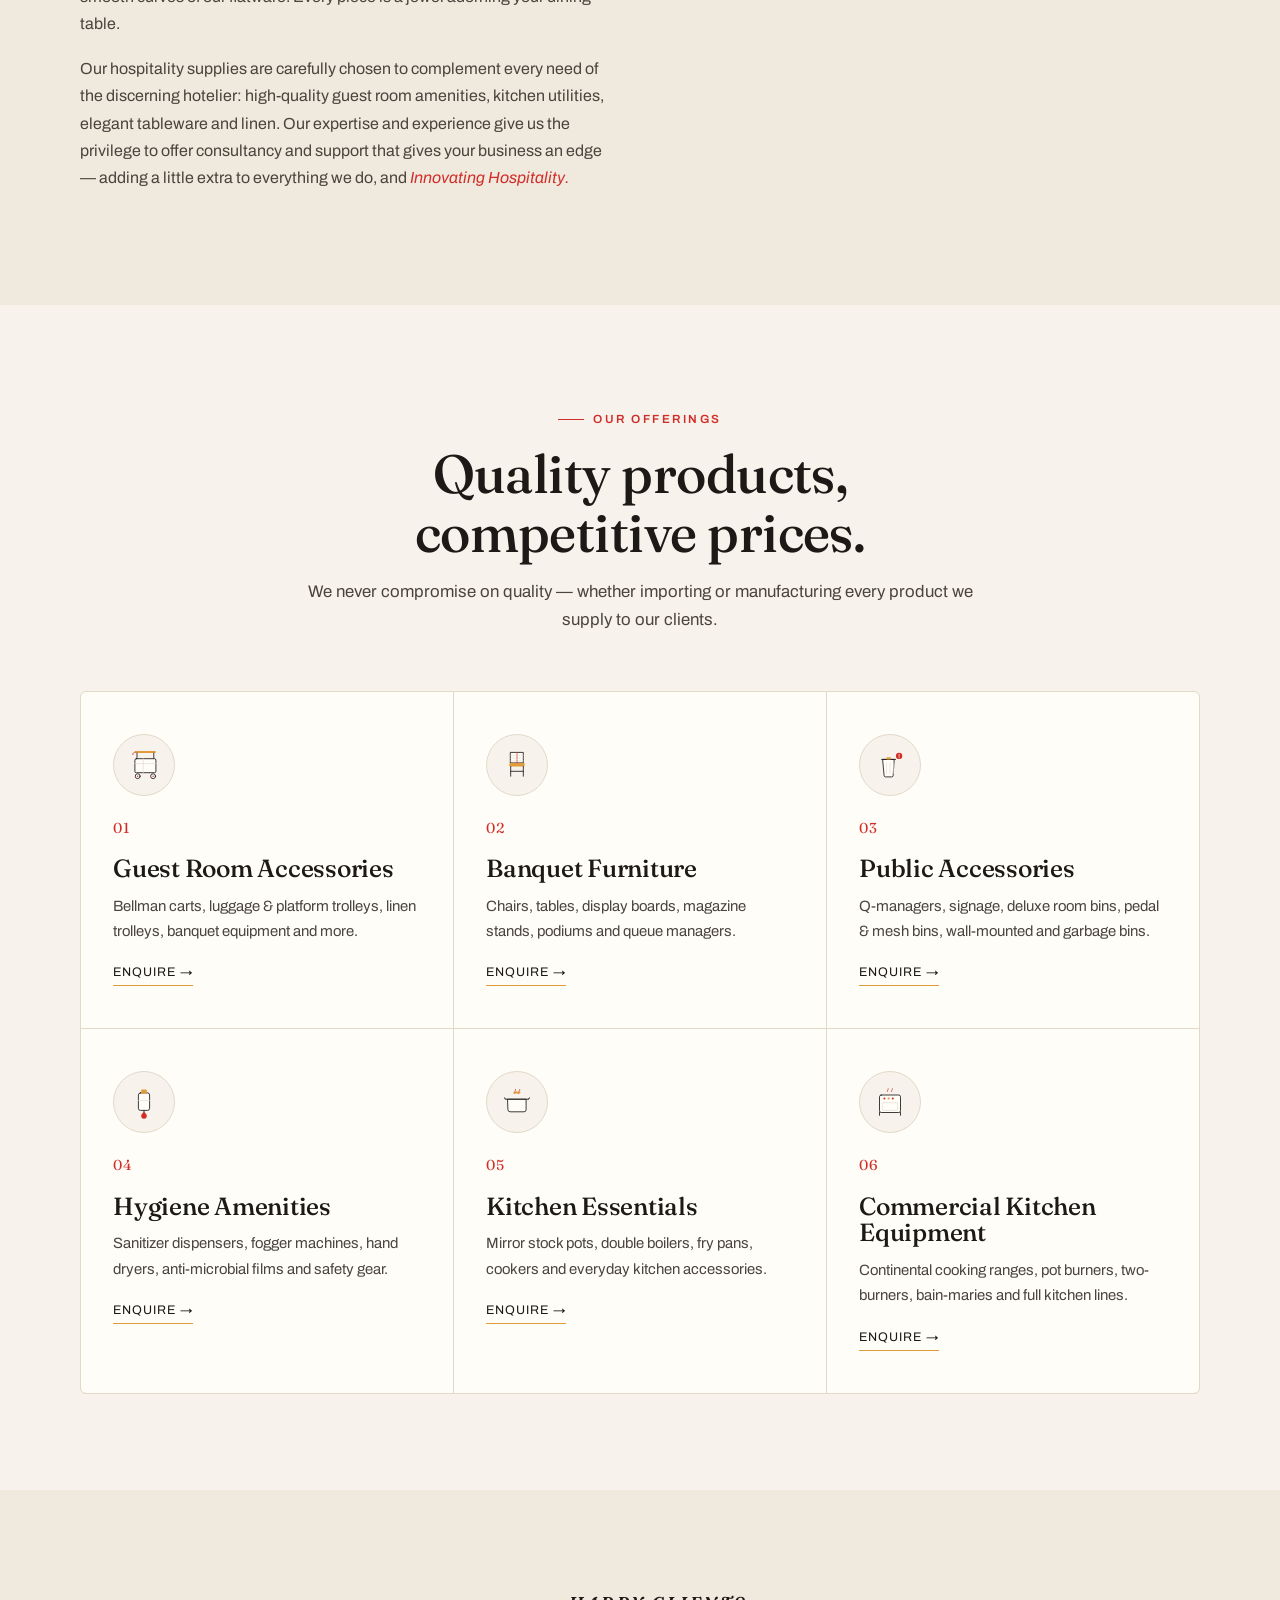
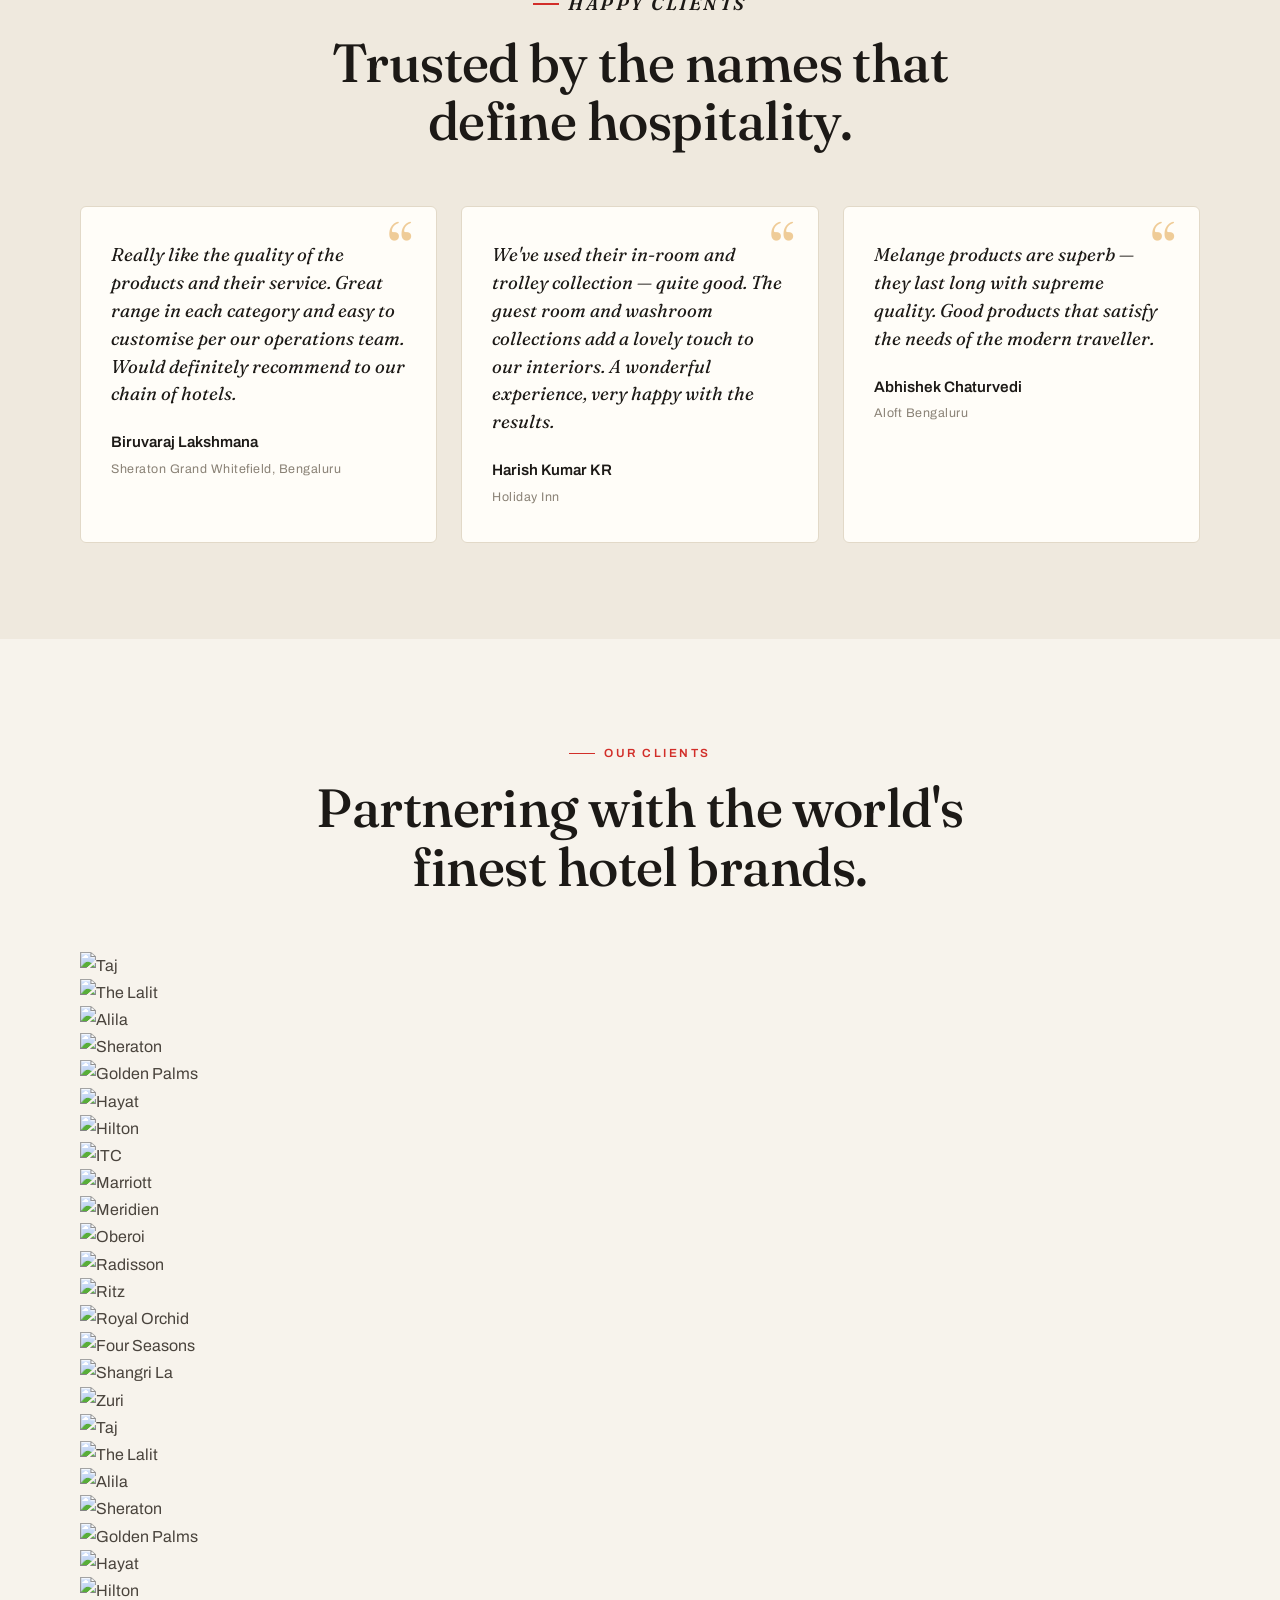
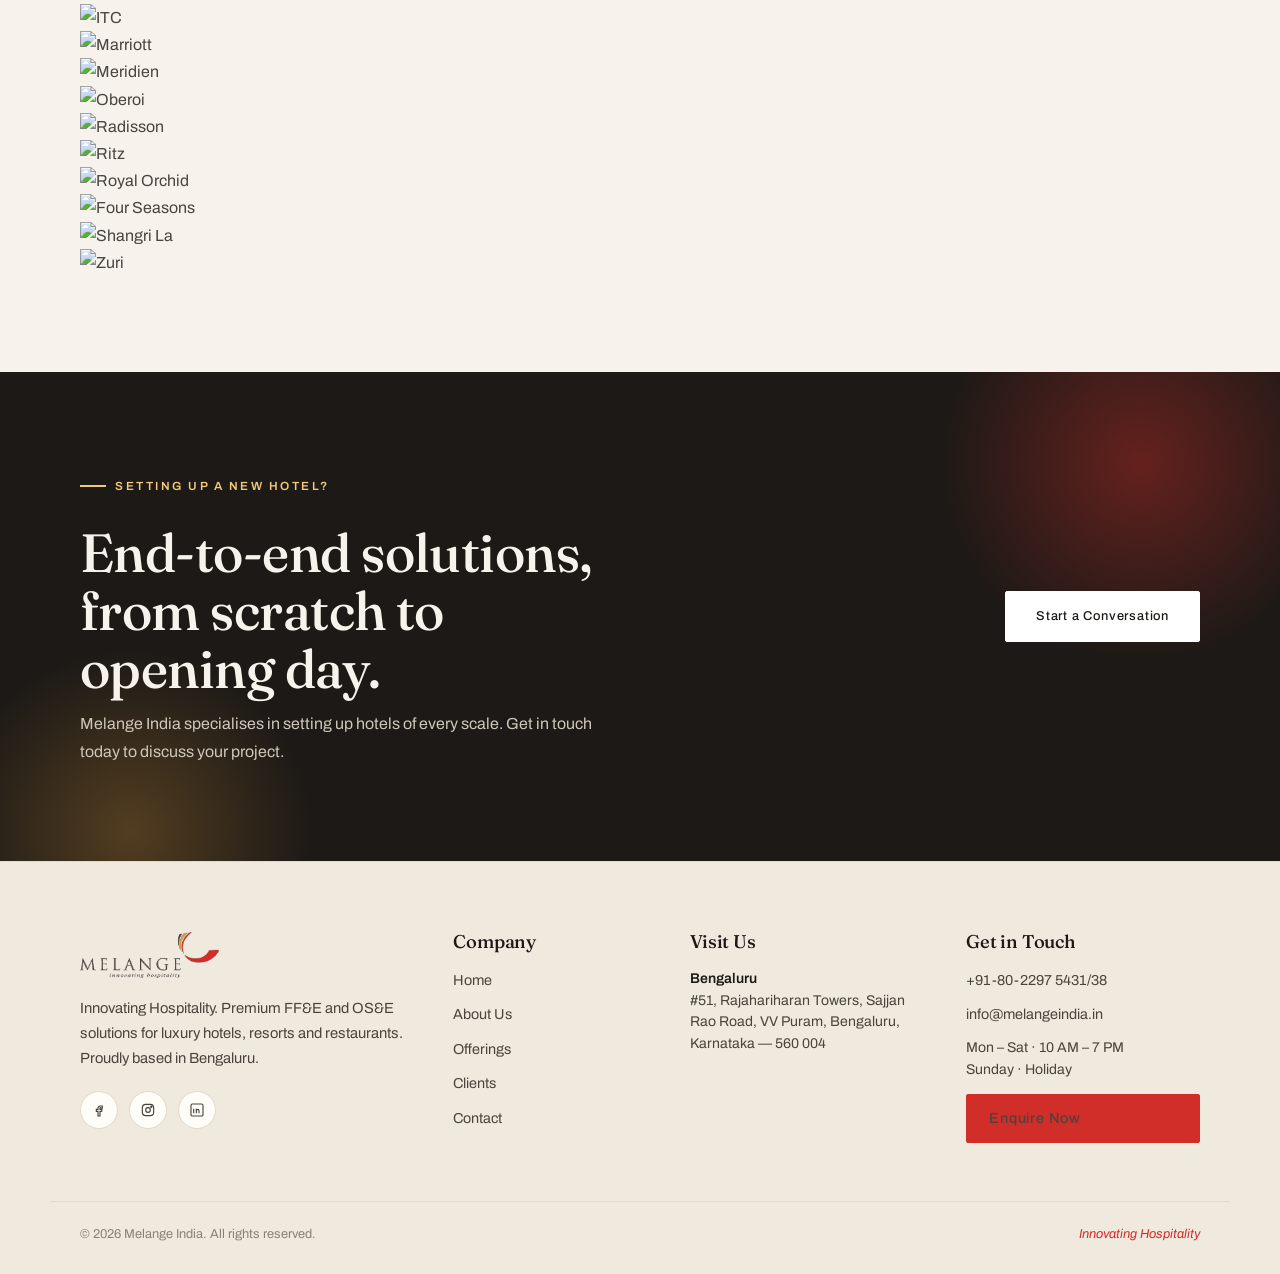
==== commit e91d2028: "Update index.html" ====
--- a/index.html
+++ b/index.html
@@ -33,7 +33,7 @@
     </div>
     <div class="topbar-social">
       <a href="https://www.facebook.com/profile.php?id=61550828443979" aria-label="Facebook" target="_blank" rel="noopener"><svg viewBox="0 0 24 24"><path d="M14 9h3V6h-3c-2 0-3.5 1.5-3.5 3.5V11H8v3h2.5v7h3v-7H16l.5-3h-3v-1.5c0-.5.5-1 1.5-1z"/></svg></a>
-      <a href="https://www.instagram.com/_melange_india/" aria-label="Instagram" target="_blank" rel="noopener"><svg viewBox="0 0 24 24"><rect x="3.5" y="3.5" width="17" height="17" rx="5"/><circle cx="12" cy="12" r="3.5"/><circle cx="17" cy="7" r="1"/></svg></a>
+      <a href="https://www.instagram.com/melange.india.in/" aria-label="Instagram" target="_blank" rel="noopener"><svg viewBox="0 0 24 24"><rect x="3.5" y="3.5" width="17" height="17" rx="5"/><circle cx="12" cy="12" r="3.5"/><circle cx="17" cy="7" r="1"/></svg></a>
       <a href="https://www.linkedin.com/company/melangeindia/" aria-label="LinkedIn" target="_blank" rel="noopener"><svg viewBox="0 0 24 24"><rect x="3" y="3" width="18" height="18" rx="2"/><path d="M7 10v7M7 7v.01M11 17v-4a2 2 0 0 1 4 0v4M11 10v7"/></svg></a>
     </div>
   </div>
@@ -69,11 +69,11 @@
       </div>
     </div>
     <div class="hero-figure reveal">
-      <div class="hero-badge"><div><b>50+</b><small>Years' Expertise</small></div></div>
+      <div class="hero-badge"><div><b>20+</b><small>Years' Expertise</small></div></div>
       <div class="frame">
         <!-- Swap this src for a real photo later (keep the same class) -->
-        <img class="frame-img" src="assets/illustrations/hero-table.svg" alt="Elegant table setting by Melange India">
-        <span>“Pure elegance, in every piece that adorns your table.”</span>
+        <img class="frame-img" src="assets/illustrations/hero.svg" alt="Elegant table setting by Melange India">
+      
       </div>
     </div>
   </div>
@@ -93,7 +93,7 @@
     <div class="stat reveal"><div class="row"><span class="num" data-target="500">0</span><span class="plus">+</span></div><p>Clients Served</p></div>
     <div class="stat reveal"><div class="row"><span class="num" data-target="40">0</span><span class="plus">+</span></div><p>Brand Tie-ups</p></div>
     <div class="stat reveal"><div class="row"><span class="num" data-target="2000">0</span><span class="plus">+</span></div><p>Products</p></div>
-    <div class="stat reveal"><div class="row"><span class="num" data-target="50">0</span><span class="plus">+</span></div><p>Years' Experience</p></div>
+    <div class="stat reveal"><div class="row"><span class="num" data-target="20">0</span><span class="plus">+</span></div><p>Years' Experience</p></div>
   </div>
 </div>
 
@@ -153,10 +153,56 @@
 <!-- CLIENTS -->
 <section class="clients" id="clients">
   <div class="wrap">
-    <div class="sec-head reveal"><p class="section-tag">Our Clients</p><h2>Partnering with the world's finest hotel brands.</h2></div>
-    <div class="client-logos reveal">
-      <span>TAJ</span><span>ITC</span><span>SHERATON</span><span>RITZ-CARLTON</span><span>HYATT</span><span>LE MÉRIDIEN</span><span>ZURI</span><span>ROYAL ORCHID</span><span>ALILA</span><span>FOUR SEASONS</span><span>HILTON</span><span>MARRIOTT</span><span>SHANGRI-LA</span><span>RADISSON BLU</span><span>THE GOLDEN PALMS</span>
-    </div>
+
+    <div class="sec-head reveal">
+      <p class="section-tag">Our Clients</p>
+      <h2>Partnering with the world's finest hotel brands.</h2>
+    </div>
+
+    <div class="client-strip">
+      <div class="client-track">
+
+        <img src="assets/Clients Logo/taj.png" alt="Taj">
+        <img src="assets/Clients Logo/lalit.png" alt="The Lalit">
+        <img src="assets/Clients Logo/alila.png" alt="Alila">
+        <img src="assets/Clients Logo/sheraton.png" alt="Sheraton">
+        <img src="assets/Clients Logo/gp.png" alt="Golden Palms">
+        <img src="assets/Clients Logo/hayat.png" alt="Hayat">
+        <img src="assets/Clients Logo/hilton.png" alt="Hilton">
+        <img src="assets/Clients Logo/itc.png" alt="ITC">
+        <img src="assets/Clients Logo/marriott.png" alt="Marriott">
+        <img src="assets/Clients Logo/meridien.png" alt="Meridien">
+        <img src="assets/Clients Logo/oberoi.png" alt="Oberoi">
+        <img src="assets/Clients Logo/radisson.png" alt="Radisson">
+        <img src="assets/Clients Logo/ritz.png" alt="Ritz">
+        <img src="assets/Clients Logo/royal.png" alt="Royal Orchid">
+        <img src="assets/Clients Logo/seasons.png" alt="Four Seasons">
+        <img src="assets/Clients Logo/shangri.png" alt="Shangri La">
+        <img src="assets/Clients Logo/zuri.png" alt="Zuri">
+
+        <!-- Repeat logos for smooth infinite scrolling -->
+
+        <img src="assets/Clients Logo/taj.png" alt="Taj">
+        <img src="assets/Clients Logo/lalit.png" alt="The Lalit">
+        <img src="assets/Clients Logo/alila.png" alt="Alila">
+        <img src="assets/Clients Logo/sheraton.png" alt="Sheraton">
+        <img src="assets/Clients Logo/gp.png" alt="Golden Palms">
+        <img src="assets/Clients Logo/hayat.png" alt="Hayat">
+        <img src="assets/Clients Logo/hilton.png" alt="Hilton">
+        <img src="assets/Clients Logo/itc.png" alt="ITC">
+        <img src="assets/Clients Logo/marriott.png" alt="Marriott">
+        <img src="assets/Clients Logo/meridien.png" alt="Meridien">
+        <img src="assets/Clients Logo/oberoi.png" alt="Oberoi">
+        <img src="assets/Clients Logo/radisson.png" alt="Radisson">
+        <img src="assets/Clients Logo/ritz.png" alt="Ritz">
+        <img src="assets/Clients Logo/royal.png" alt="Royal Orchid">
+        <img src="assets/Clients Logo/seasons.png" alt="Four Seasons">
+        <img src="assets/Clients Logo/shangri.png" alt="Shangri La">
+        <img src="assets/Clients Logo/zuri.png" alt="Zuri">
+
+      </div>
+    </div>
+
   </div>
 </section>
 
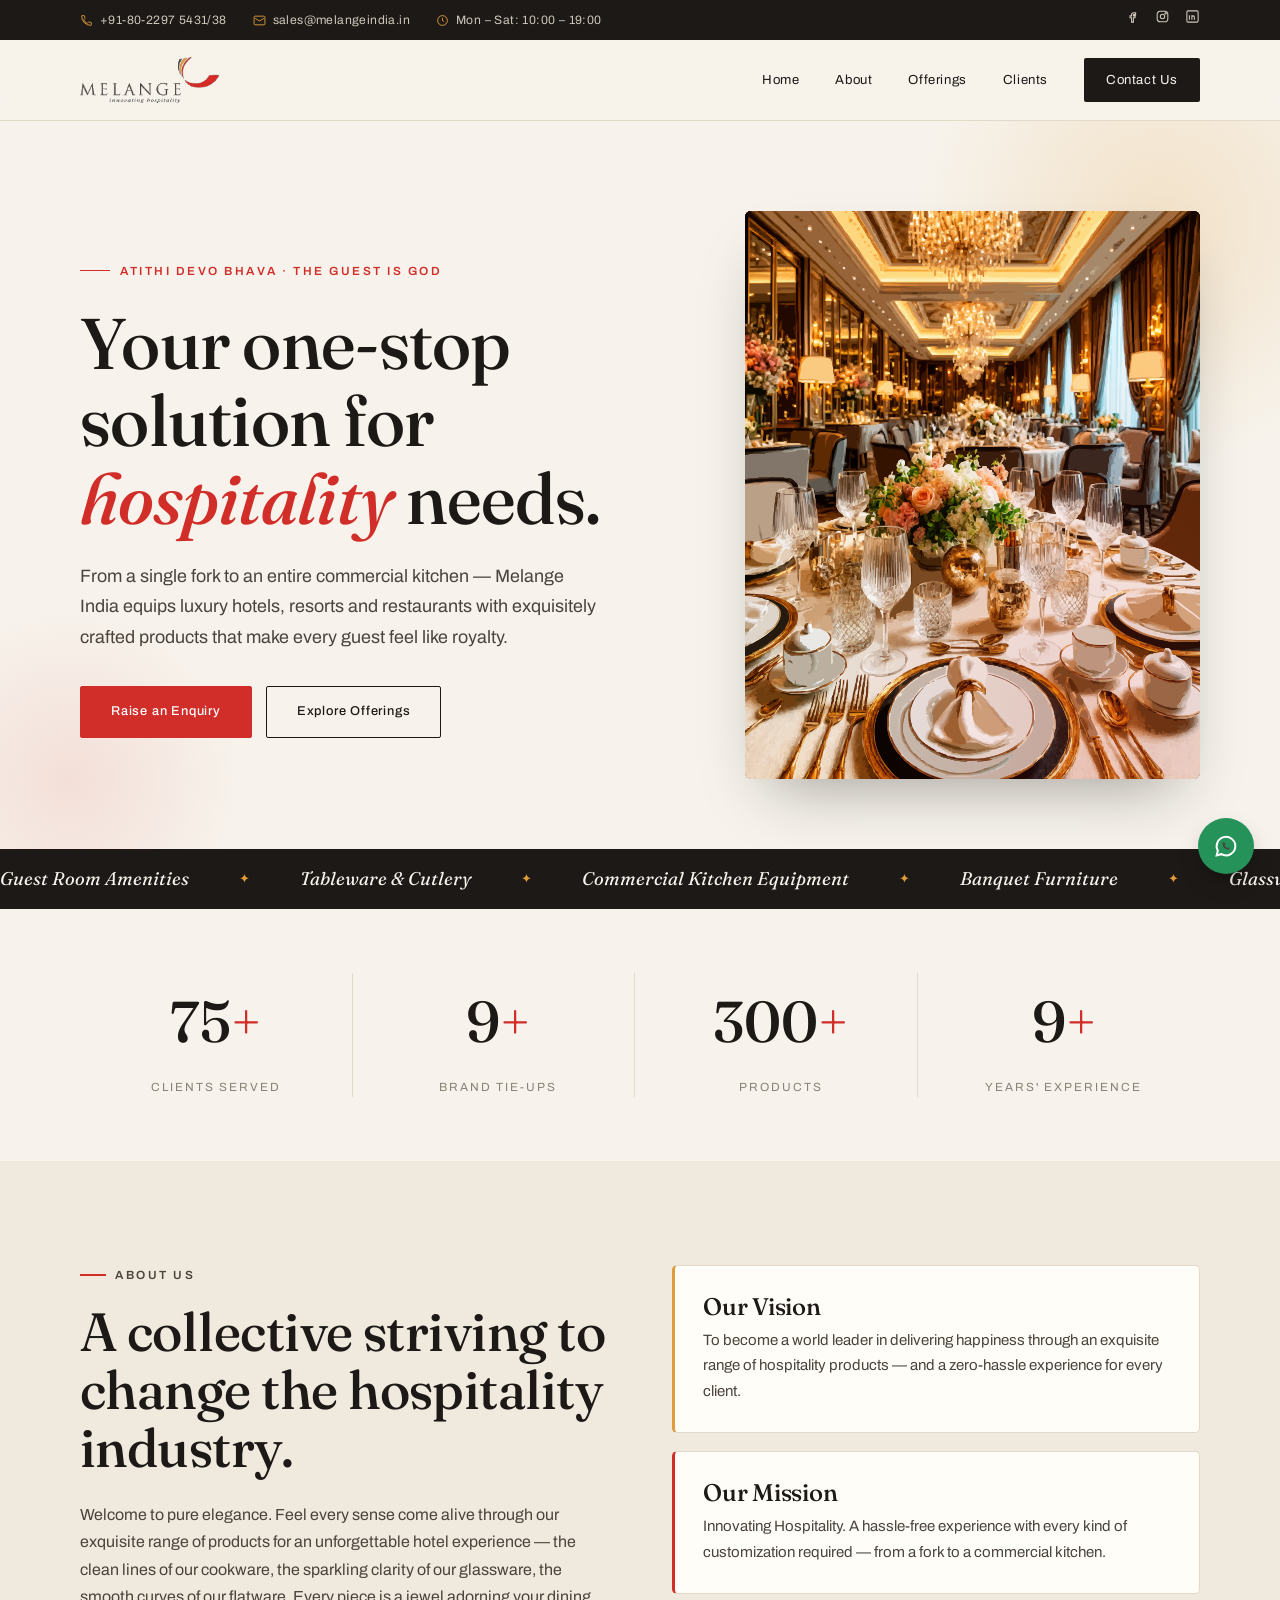
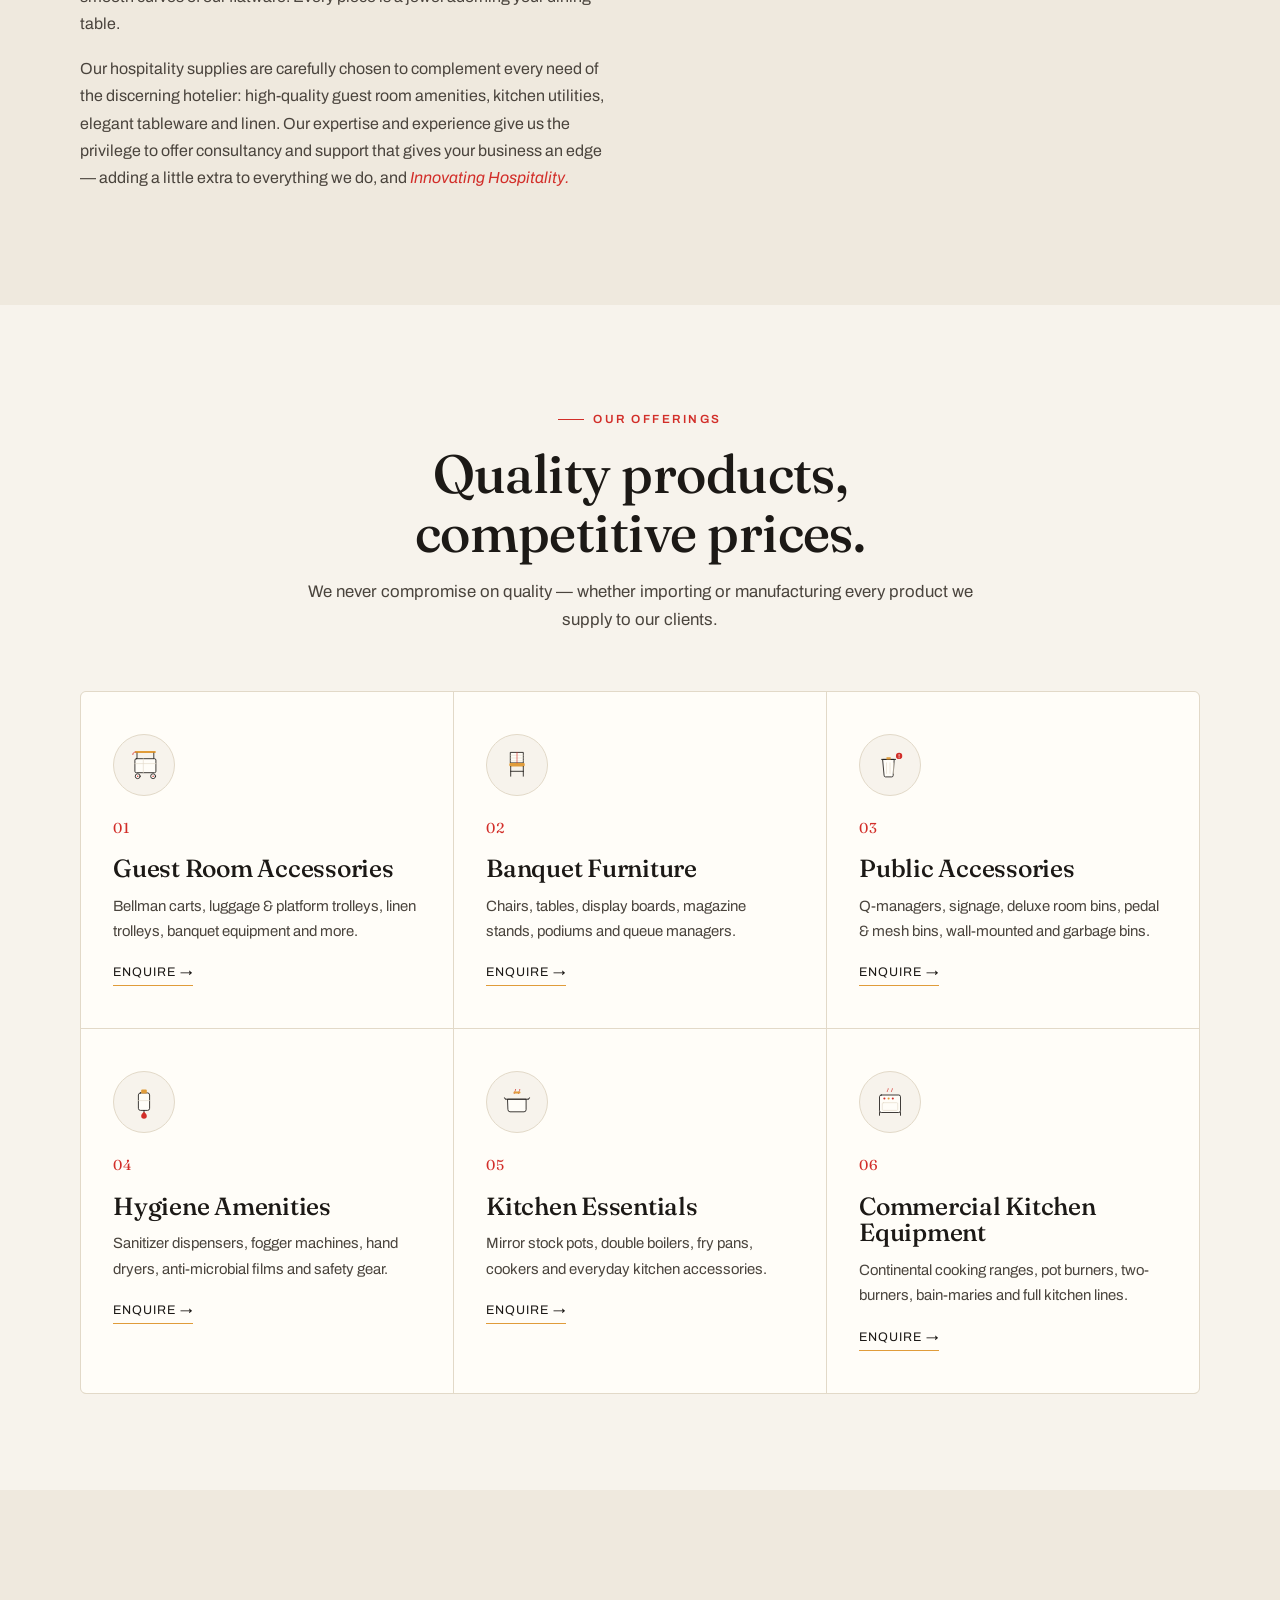
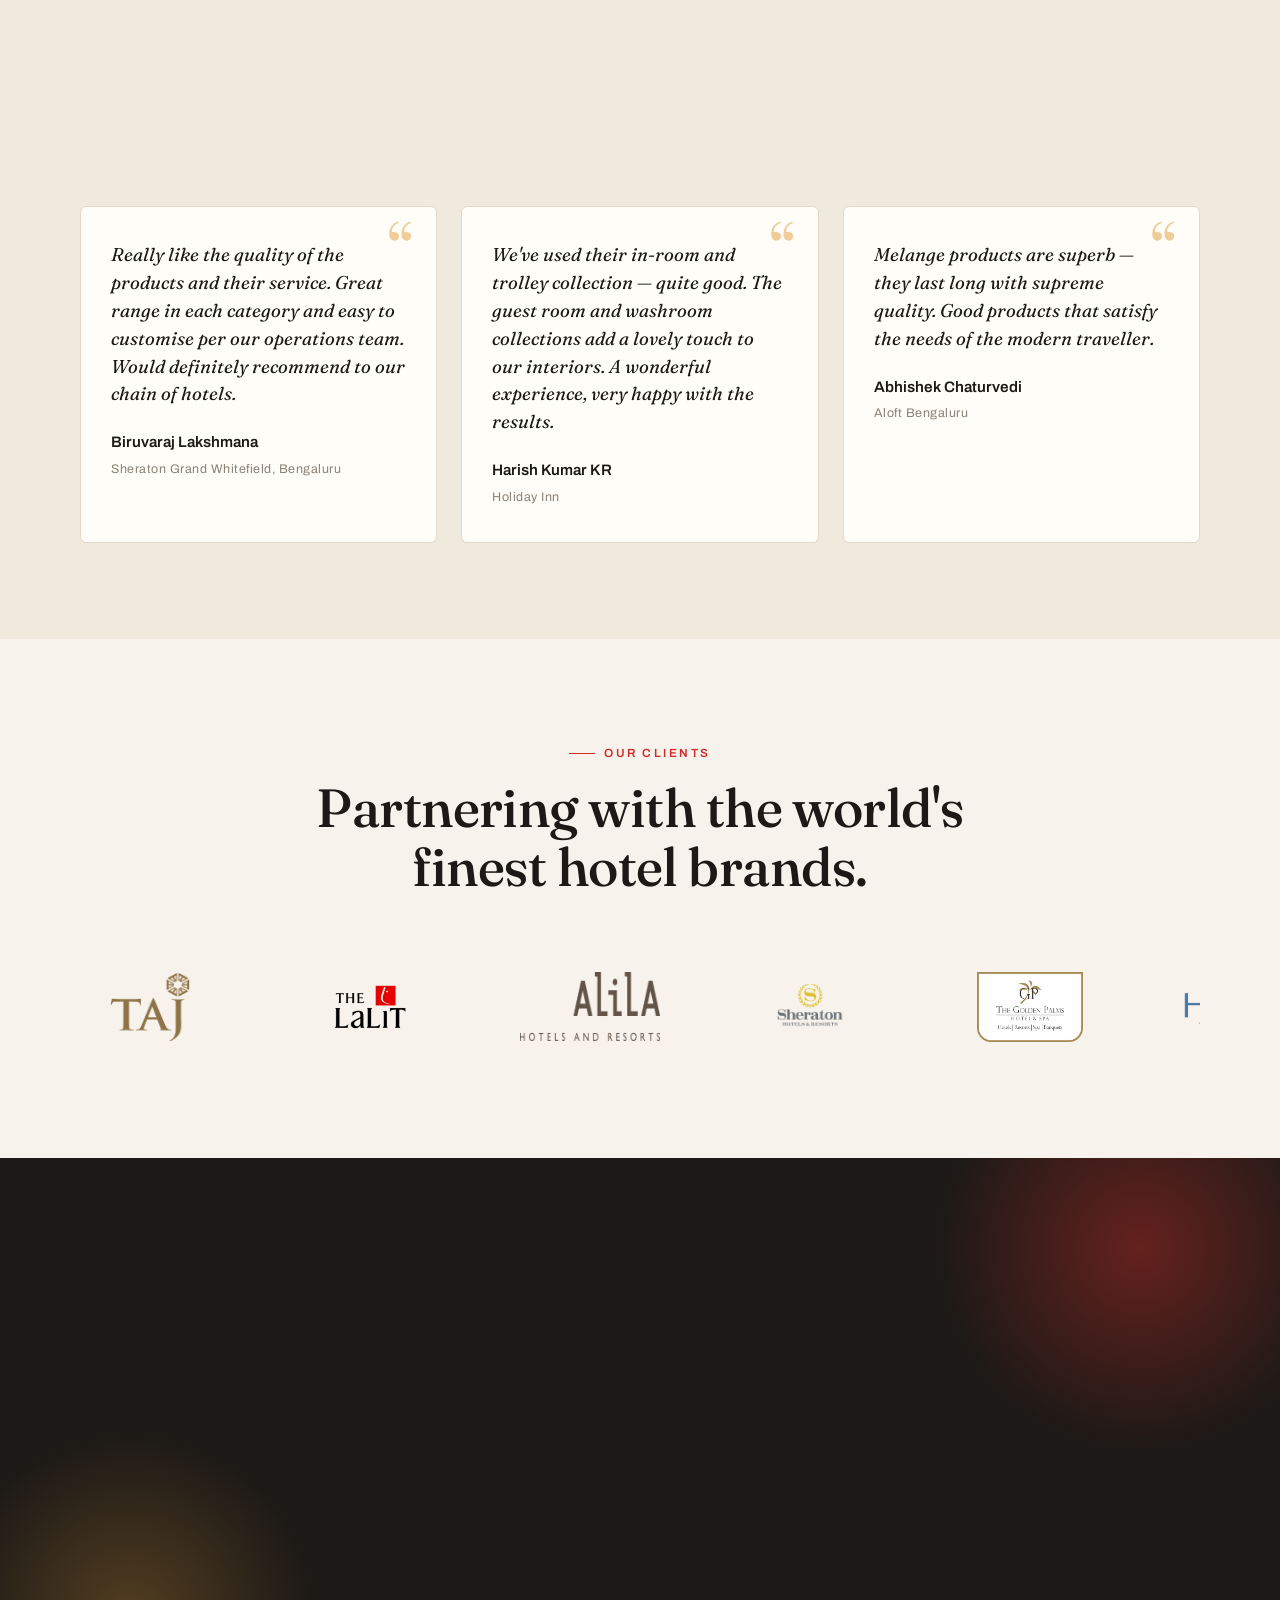
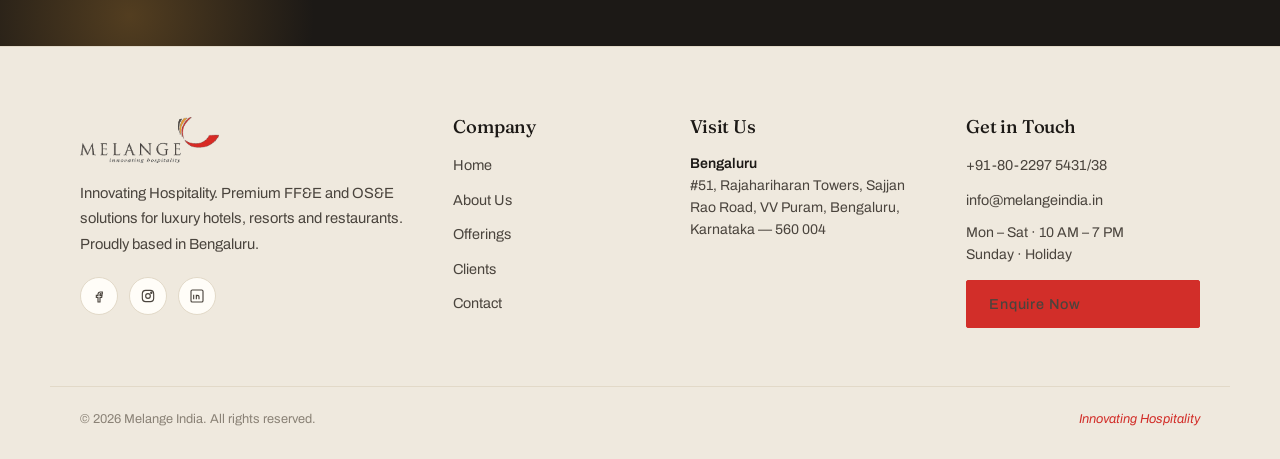
==== commit 21f04d07: "Update index.html" ====
--- a/index.html
+++ b/index.html
@@ -28,7 +28,7 @@
   <div class="wrap topbar-inner">
     <div class="topbar-contacts">
       <a href="tel:+918022975431"><svg viewBox="0 0 24 24"><path d="M6.62 10.79a15.05 15.05 0 0 0 6.59 6.59l2.2-2.2a1 1 0 0 1 1.02-.24 11.4 11.4 0 0 0 3.57.57 1 1 0 0 1 1 1V20a1 1 0 0 1-1 1A17 17 0 0 1 3 4a1 1 0 0 1 1-1h3.5a1 1 0 0 1 1 1 11.4 11.4 0 0 0 .57 3.57 1 1 0 0 1-.24 1.02z"/></svg>+91-80-2297 5431/38</a>
-      <a href="mailto:info@melangeindia.in"><svg viewBox="0 0 24 24"><path d="M4 4h16a2 2 0 0 1 2 2v12a2 2 0 0 1-2 2H4a2 2 0 0 1-2-2V6a2 2 0 0 1 2-2zm0 4 8 5 8-5"/></svg>info@melangeindia.in</a>
+      <a href="mailto:sales@melangeindia.in"><svg viewBox="0 0 24 24"><path d="M4 4h16a2 2 0 0 1 2 2v12a2 2 0 0 1-2 2H4a2 2 0 0 1-2-2V6a2 2 0 0 1 2-2zm0 4 8 5 8-5"/></svg>sales@melangeindia.in</a>
       <span class="hours-pill"><svg viewBox="0 0 24 24"><circle cx="12" cy="12" r="9"/><path d="M12 7v5l3 2"/></svg>Mon – Sat: 10:00 – 19:00</span>
     </div>
     <div class="topbar-social">
--- a/styles.css
+++ b/styles.css
@@ -65,7 +65,9 @@
 .hero-figure .frame::after{content:"";position:absolute;inset:0;z-index:1;pointer-events:none;background:radial-gradient(ellipse at 80% 95%,rgba(210,46,41,.18),transparent 55%)}
 .hero-figure .frame-img{position:absolute;inset:0;width:100%;height:100%;object-fit:cover;z-index:0}
 .hero-figure .frame span{position:absolute;z-index:2;bottom:26px;left:26px;right:26px;color:#f3ece0;font-family:var(--serif);font-style:italic;font-size:1.5rem;line-height:1.3;text-shadow:0 2px 12px rgba(0,0,0,.5)}
-.hero-badge{position:absolute;top:-18px;left:-18px;background:var(--card);border:1px solid var(--line);border-radius:50%;width:108px;height:108px;display:grid;place-items:center;text-align:center;font-family:var(--serif);box-shadow:0 12px 30px -12px rgba(28,25,22,.25);transform:rotate(-8deg)}
+.hero-badge.hero-badge{
+  display:none;
+}
 .hero-badge b{display:block;font-size:1.7rem;color:var(--red)}
 .hero-badge small{font-size:.6rem;letter-spacing:1.5px;text-transform:uppercase;color:var(--muted);font-family:var(--sans)}
 
@@ -128,9 +130,50 @@
 .testi footer{margin-top:22px;font-size:.95rem;color:var(--ink);font-weight:600}
 .testi footer span{display:block;font-size:.78rem;color:var(--muted);letter-spacing:.5px;margin-top:3px;font-weight:400}
 
-.clients .client-logos{display:flex;flex-wrap:wrap;justify-content:center;gap:12px}
-.client-logos span{border:1px solid var(--line);background:var(--card);border-radius:3px;padding:15px 26px;font-family:var(--serif);font-size:1.02rem;letter-spacing:1.5px;color:var(--ink-2);transition:all .28s}
-.client-logos span:hover{color:var(--red);border-color:var(--amber);transform:translateY(-3px)}
+.client-strip{
+  overflow:hidden;
+  width:100%;
+  padding:20px 0;
+}
+
+.client-track{
+  display:flex;
+  align-items:center;
+  gap:80px;
+  width:max-content;
+  animation:clientScroll 35s linear infinite;
+}
+
+.client-track img{
+  width:140px;
+  height:70px;
+  object-fit:contain;
+  transition:.3s ease;
+}
+
+.client-track img:hover{
+  transform:scale(1.05);
+}
+
+@keyframes clientScroll{
+  from{
+    transform:translateX(0);
+  }
+  to{
+    transform:translateX(-50%);
+  }
+}
+
+@media(max-width:768px){
+  .client-track{
+    gap:45px;
+  }
+
+  .client-track img{
+    width:90px;
+    height:50px;
+  }
+}
 
 .cta-band{background:var(--ink);color:var(--paper);position:relative;overflow:hidden}
 .cta-band::before{content:"";position:absolute;top:-150px;right:-100px;width:480px;height:480px;border-radius:50%;background:radial-gradient(circle,rgba(210,46,41,.4),transparent 60%)}
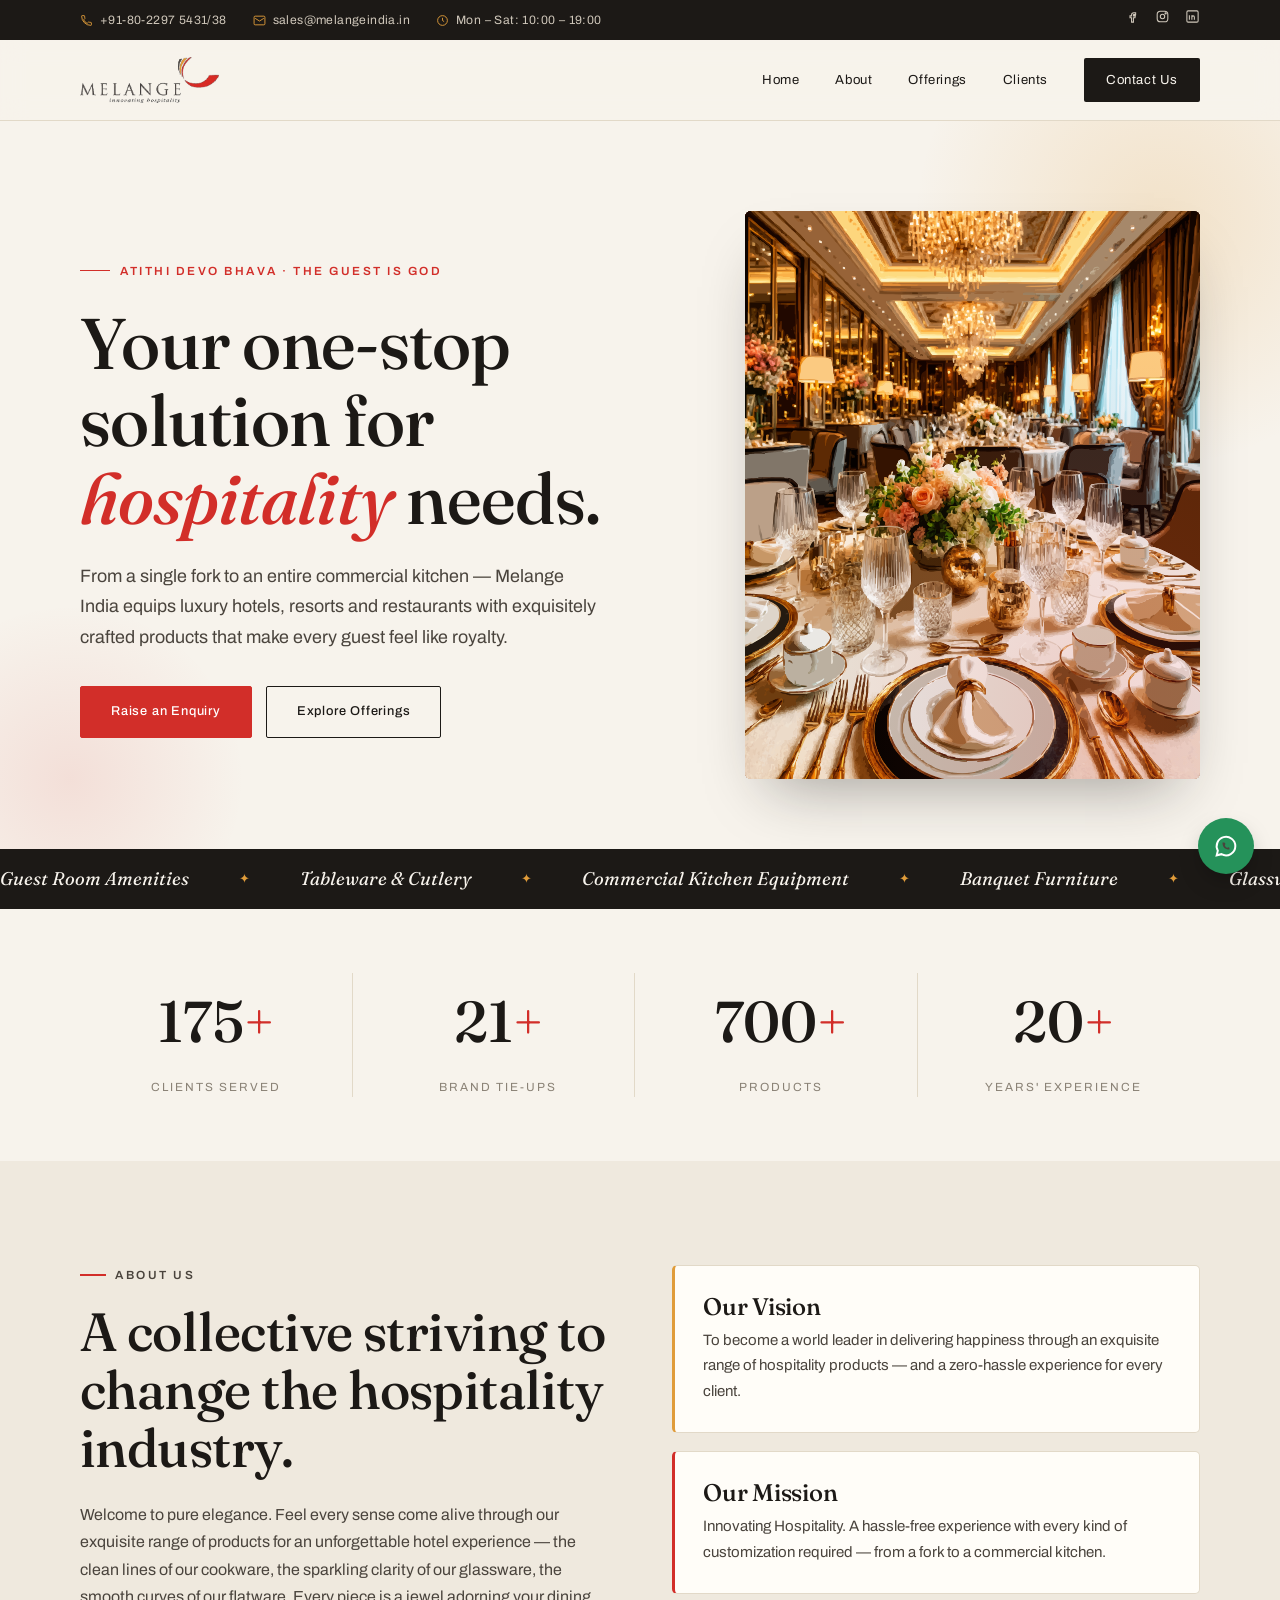
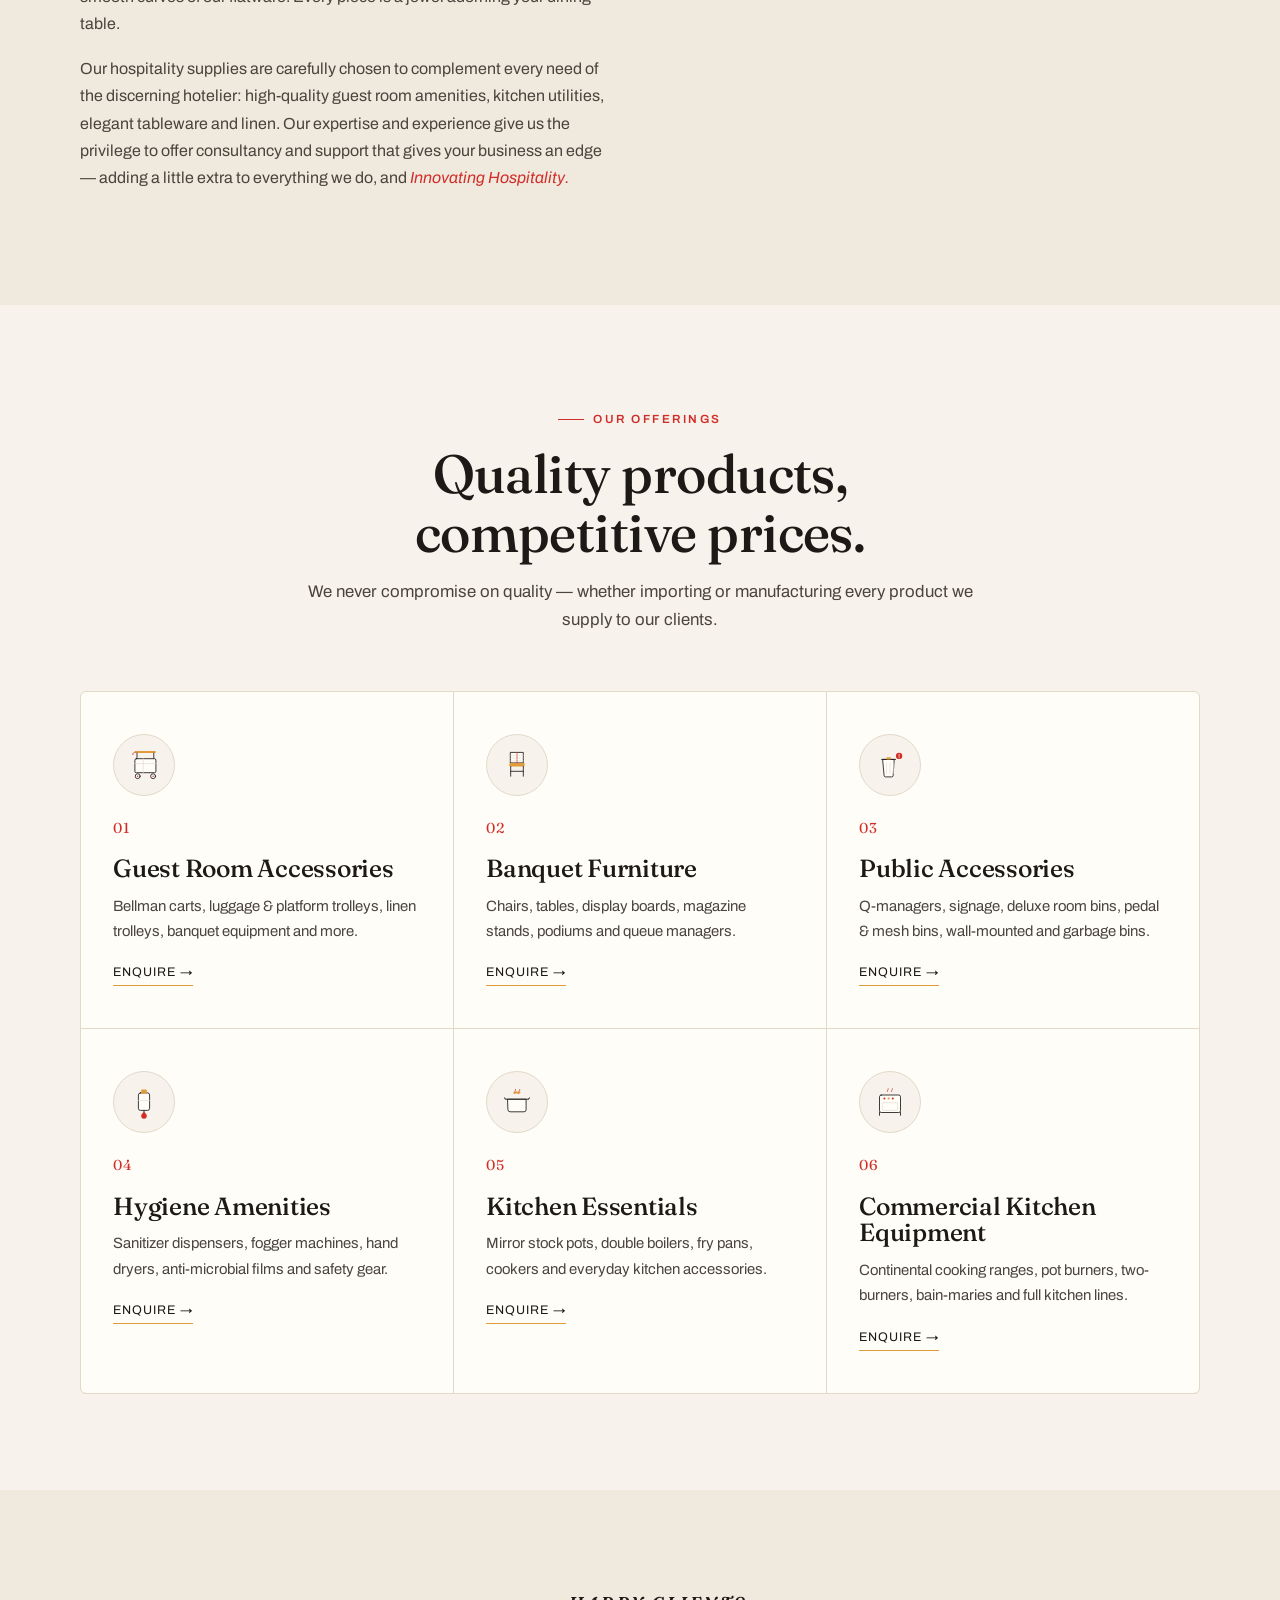
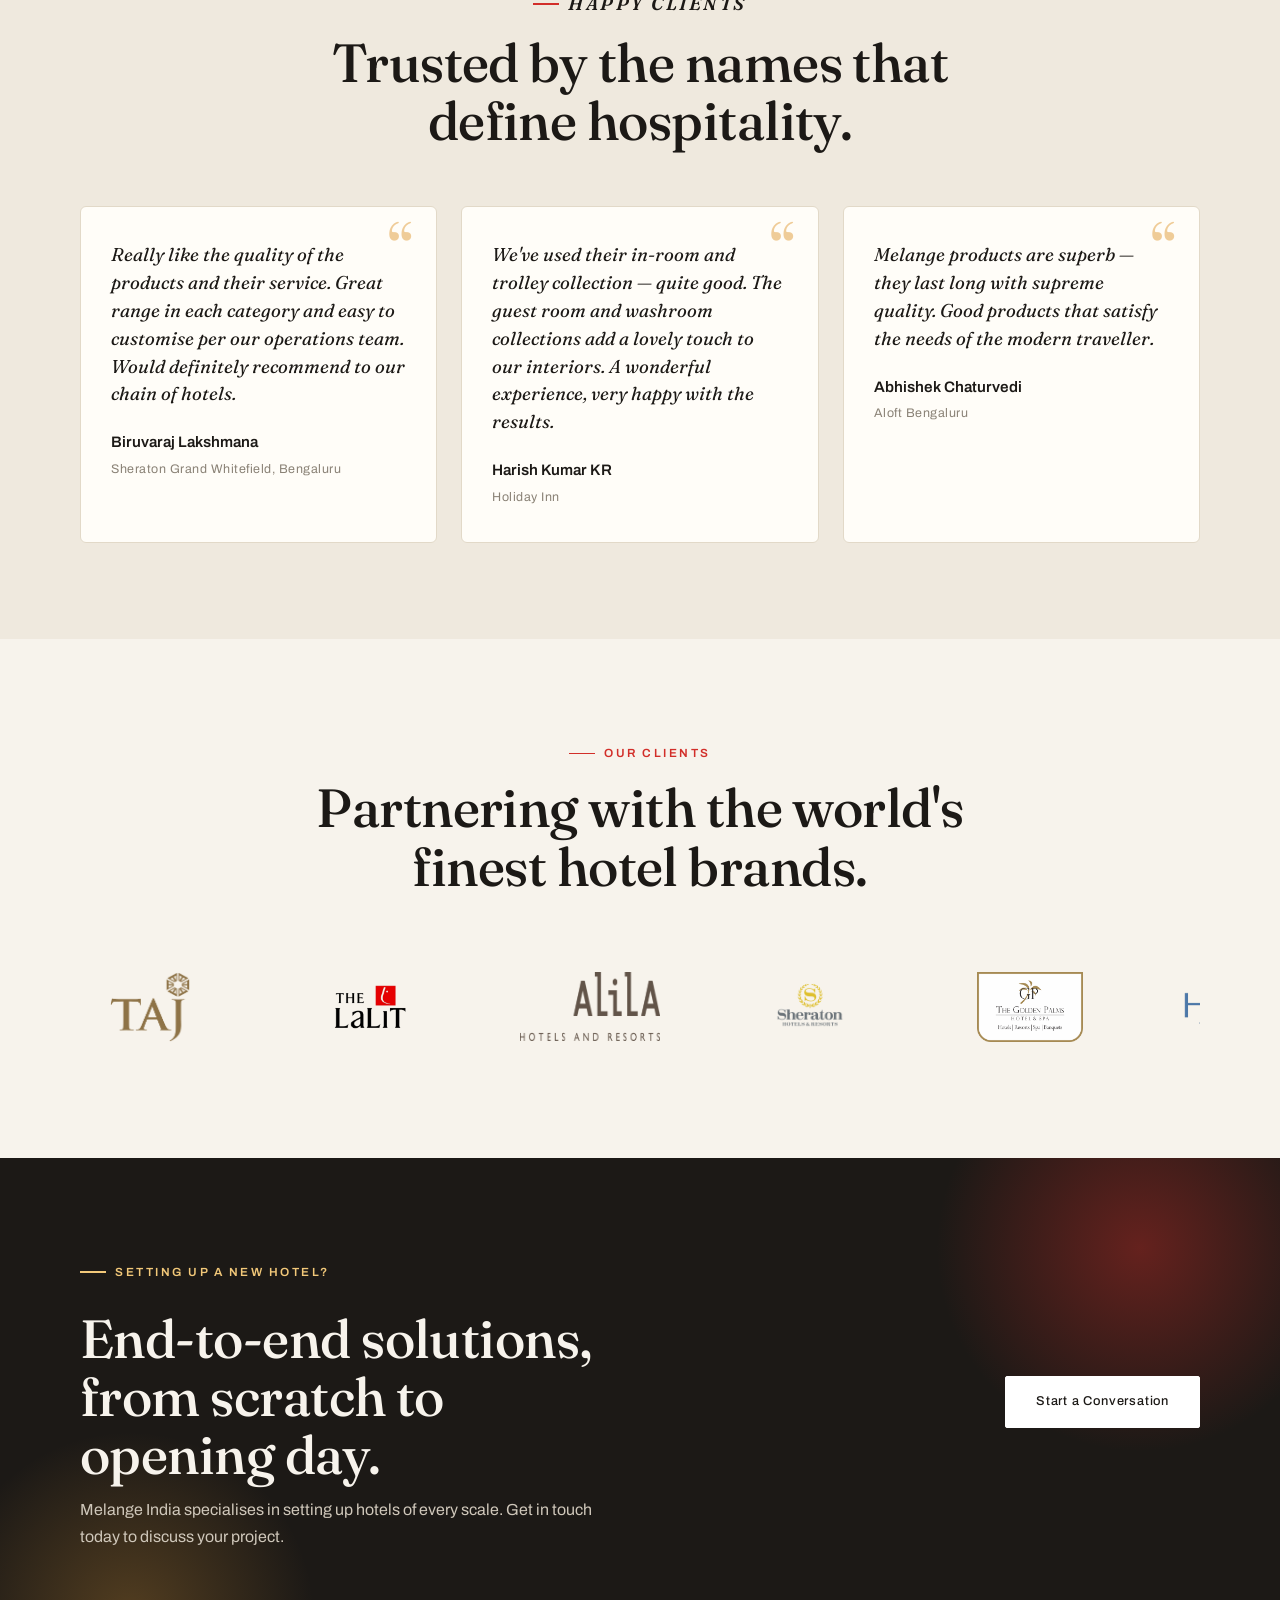
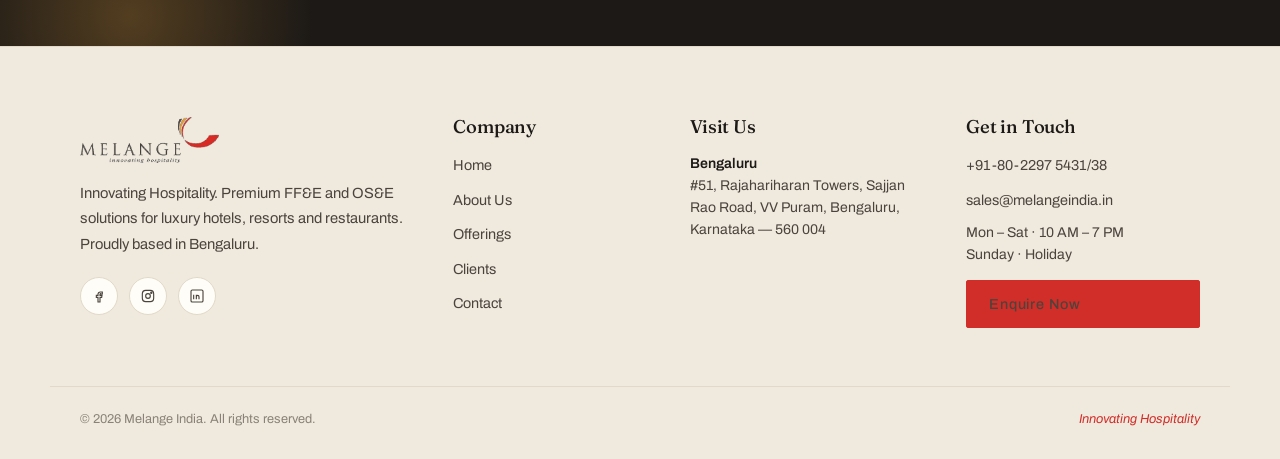
==== commit b9d1f103: "Update index.html" ====
--- a/index.html
+++ b/index.html
@@ -233,7 +233,7 @@
     </div>
     <div class="foot-col"><h4>Company</h4><a href="#home">Home</a><a href="#about">About Us</a><a href="#offerings">Offerings</a><a href="#clients">Clients</a><a href="contact.html">Contact</a></div>
     <div class="foot-col"><h4>Visit Us</h4><p class="foot-addr"><strong>Bengaluru</strong><br>#51, Rajahariharan Towers, Sajjan Rao Road, VV Puram, Bengaluru, Karnataka — 560 004</p></div>
-    <div class="foot-col"><h4>Get in Touch</h4><a href="tel:+918022975431">+91-80-2297 5431/38</a><a href="mailto:info@melangeindia.in">info@melangeindia.in</a><p class="foot-addr">Mon – Sat · 10 AM – 7 PM<br>Sunday · Holiday</p><a href="contact.html" class="btn btn-solid btn-sm">Enquire Now</a></div>
+    <div class="foot-col"><h4>Get in Touch</h4><a href="tel:+918022975431">+91-80-2297 5431/38</a><a href="mailto:sales@melangeindia.in">sales@melangeindia.in</a><p class="foot-addr">Mon – Sat · 10 AM – 7 PM<br>Sunday · Holiday</p><a href="contact.html" class="btn btn-solid btn-sm">Enquire Now</a></div>
   </div>
   <div class="wrap foot-bottom"><span>© <span id="yr"></span> Melange India. All rights reserved.</span><span><em>Innovating Hospitality</em></span></div>
 </footer>
